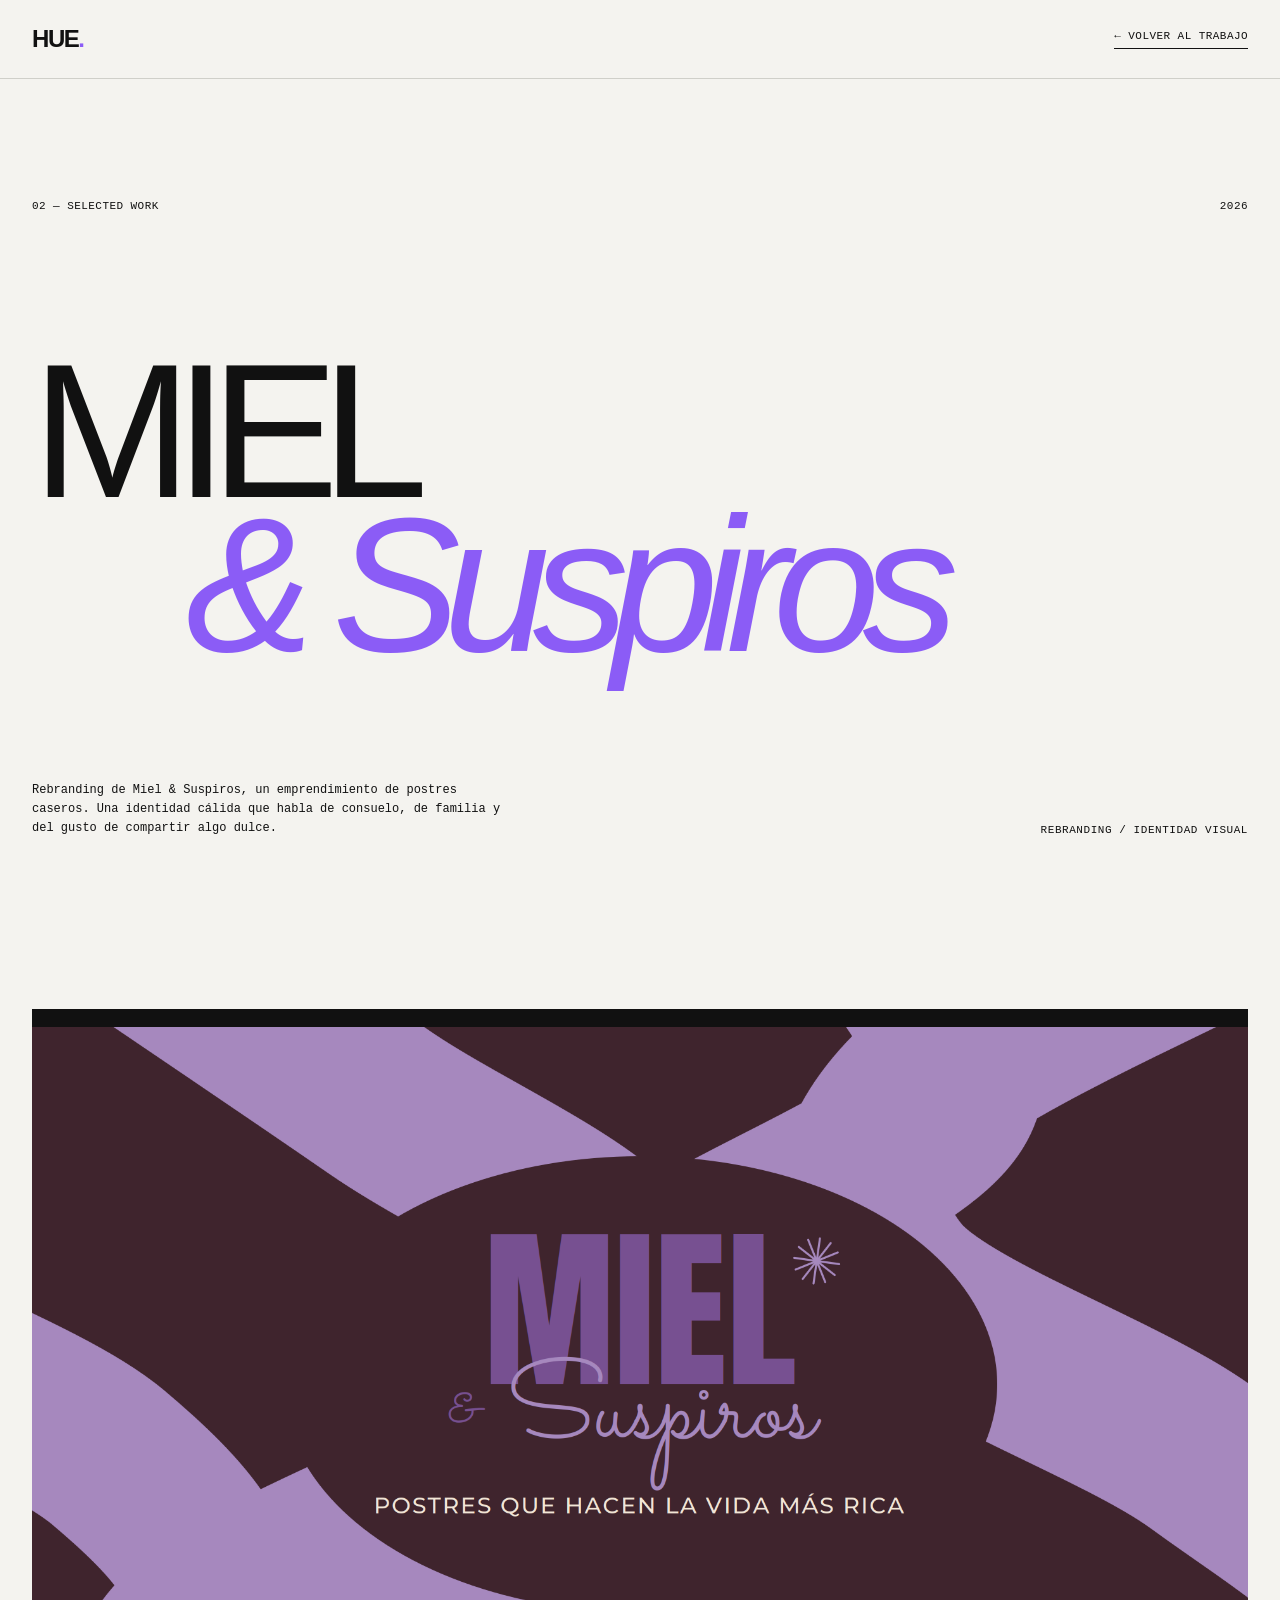
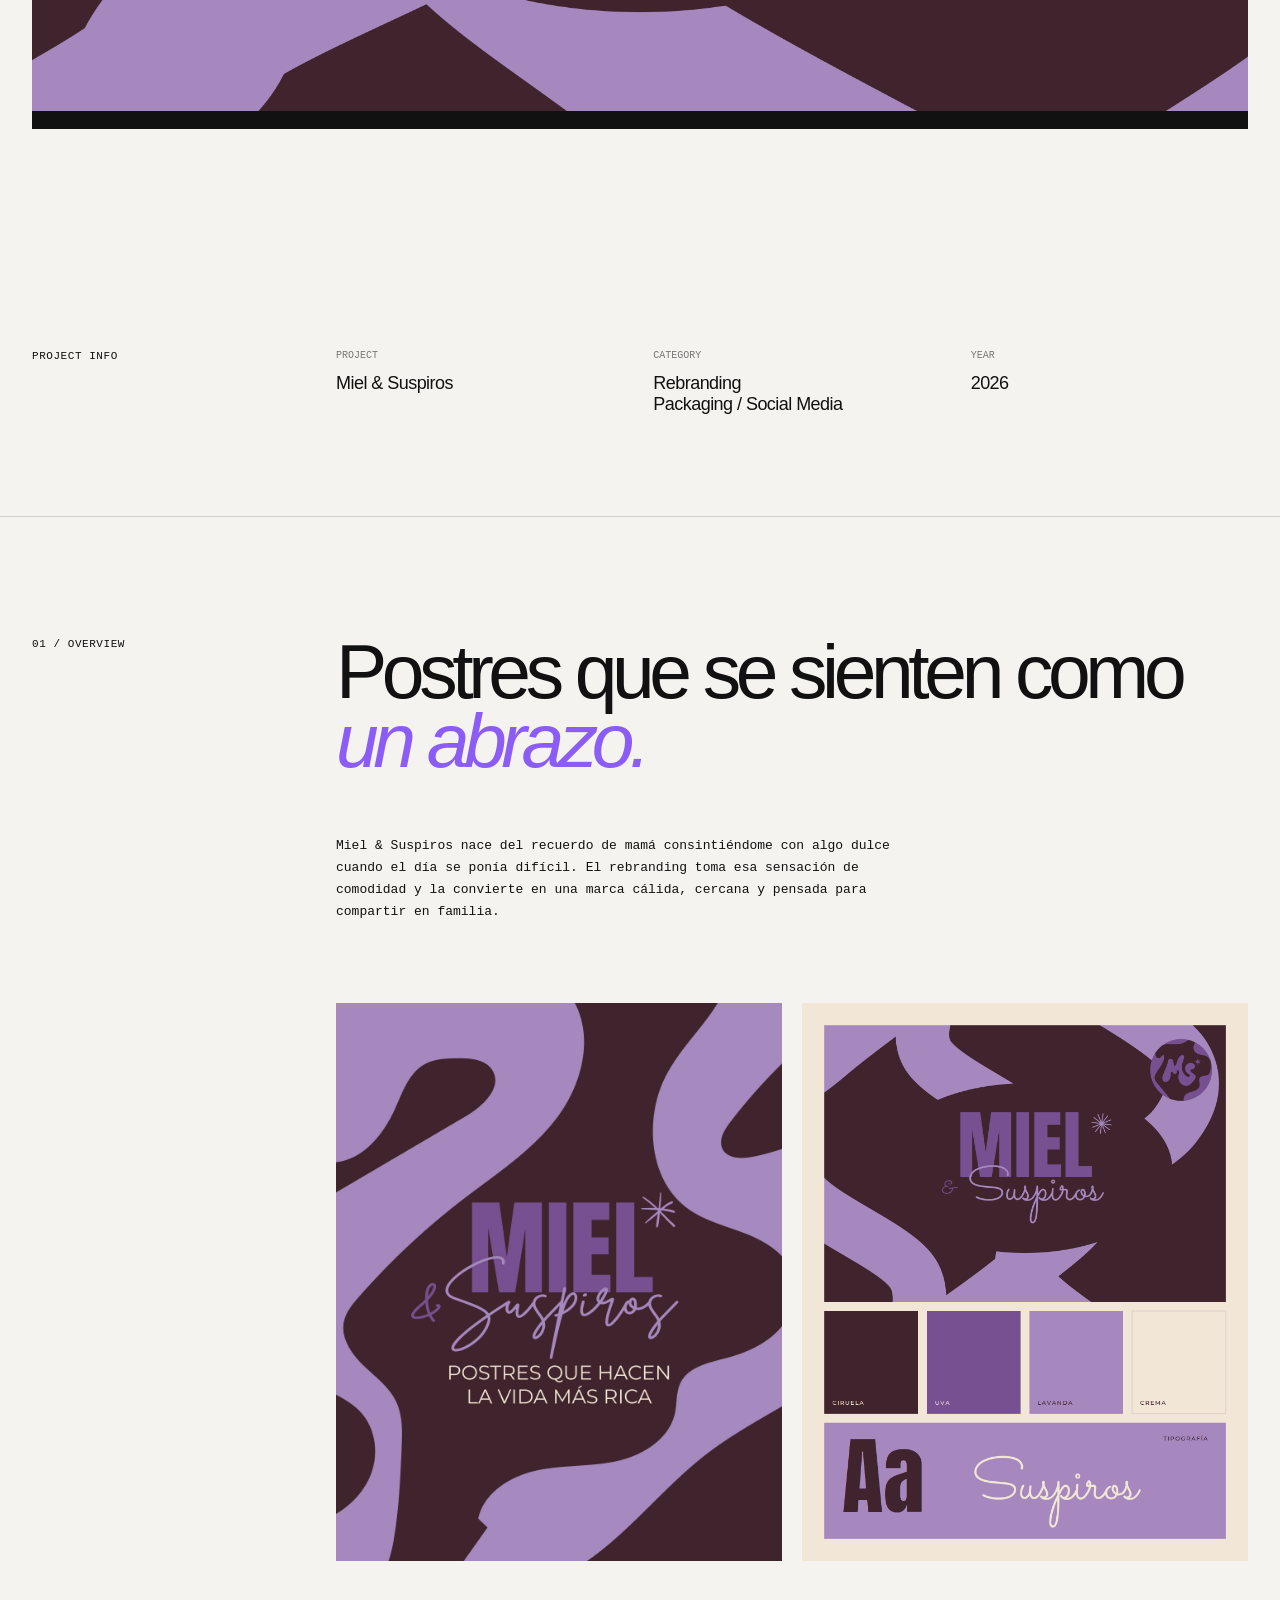
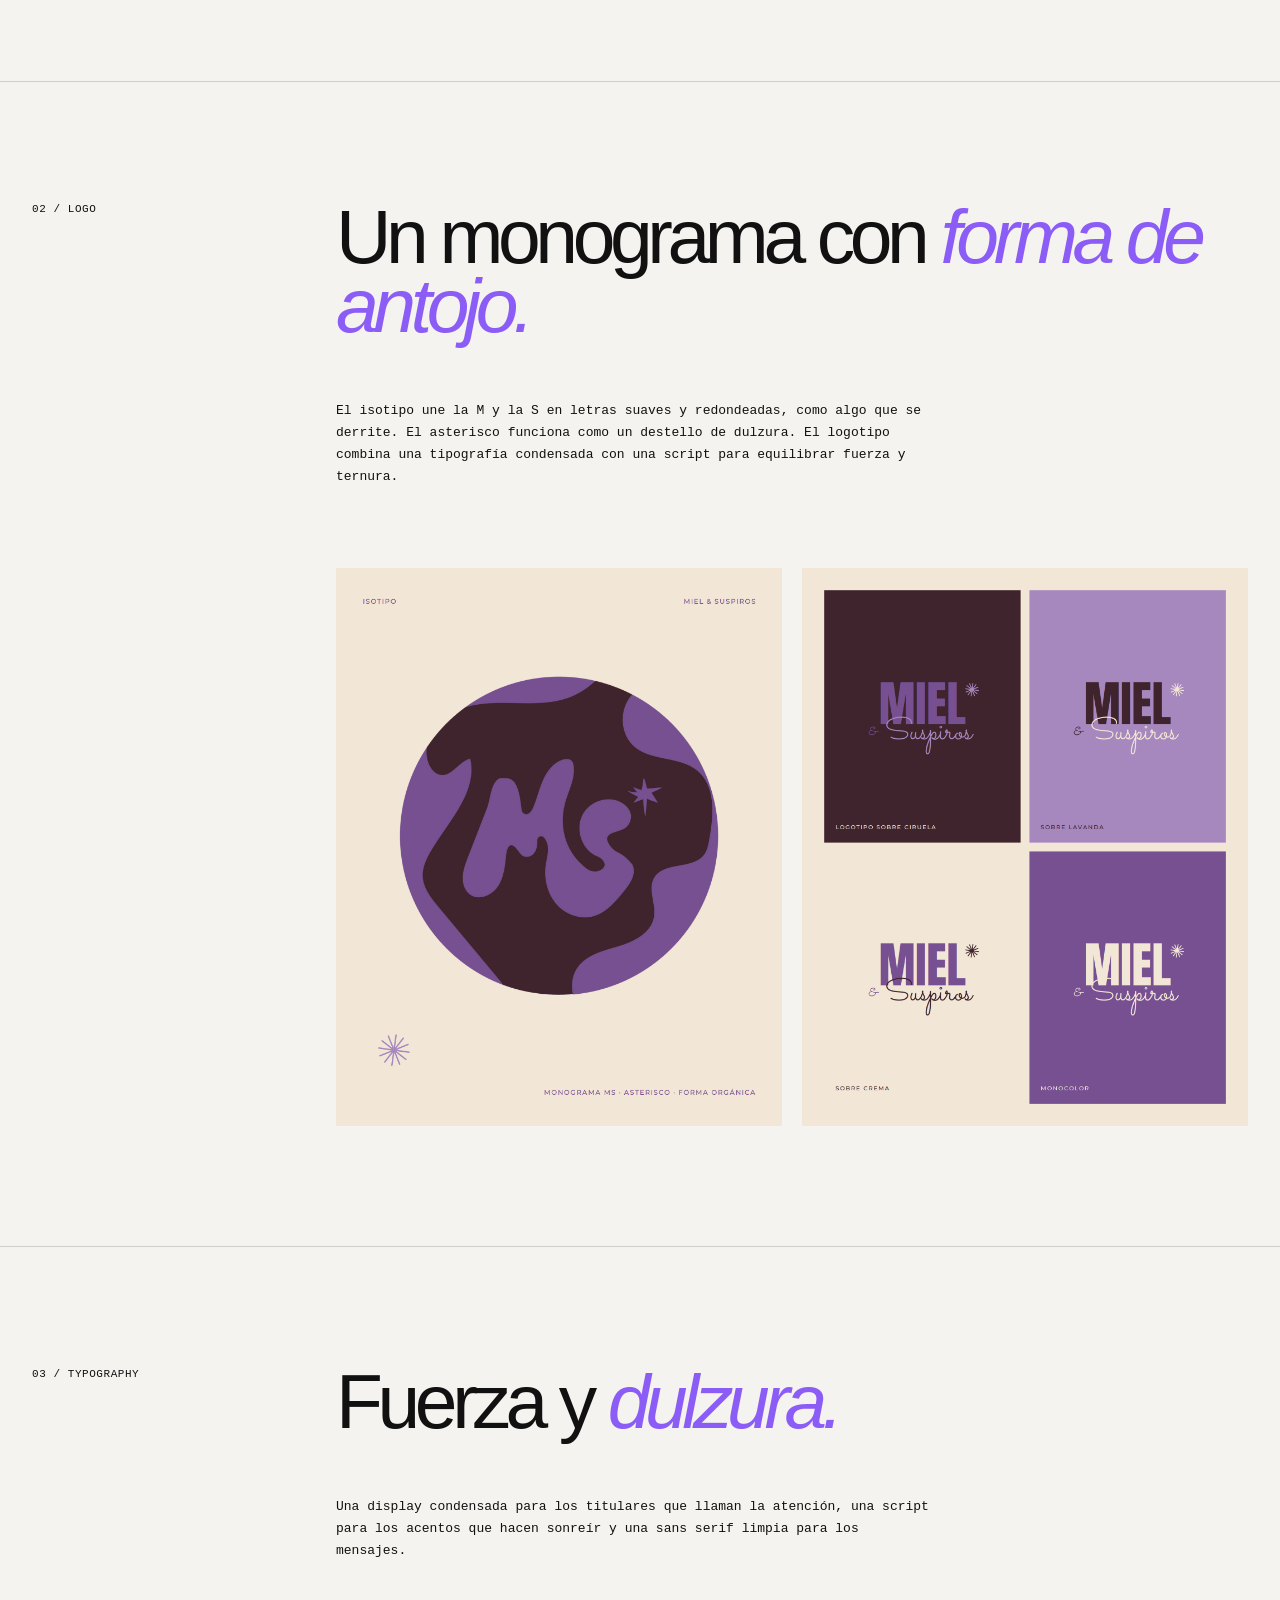
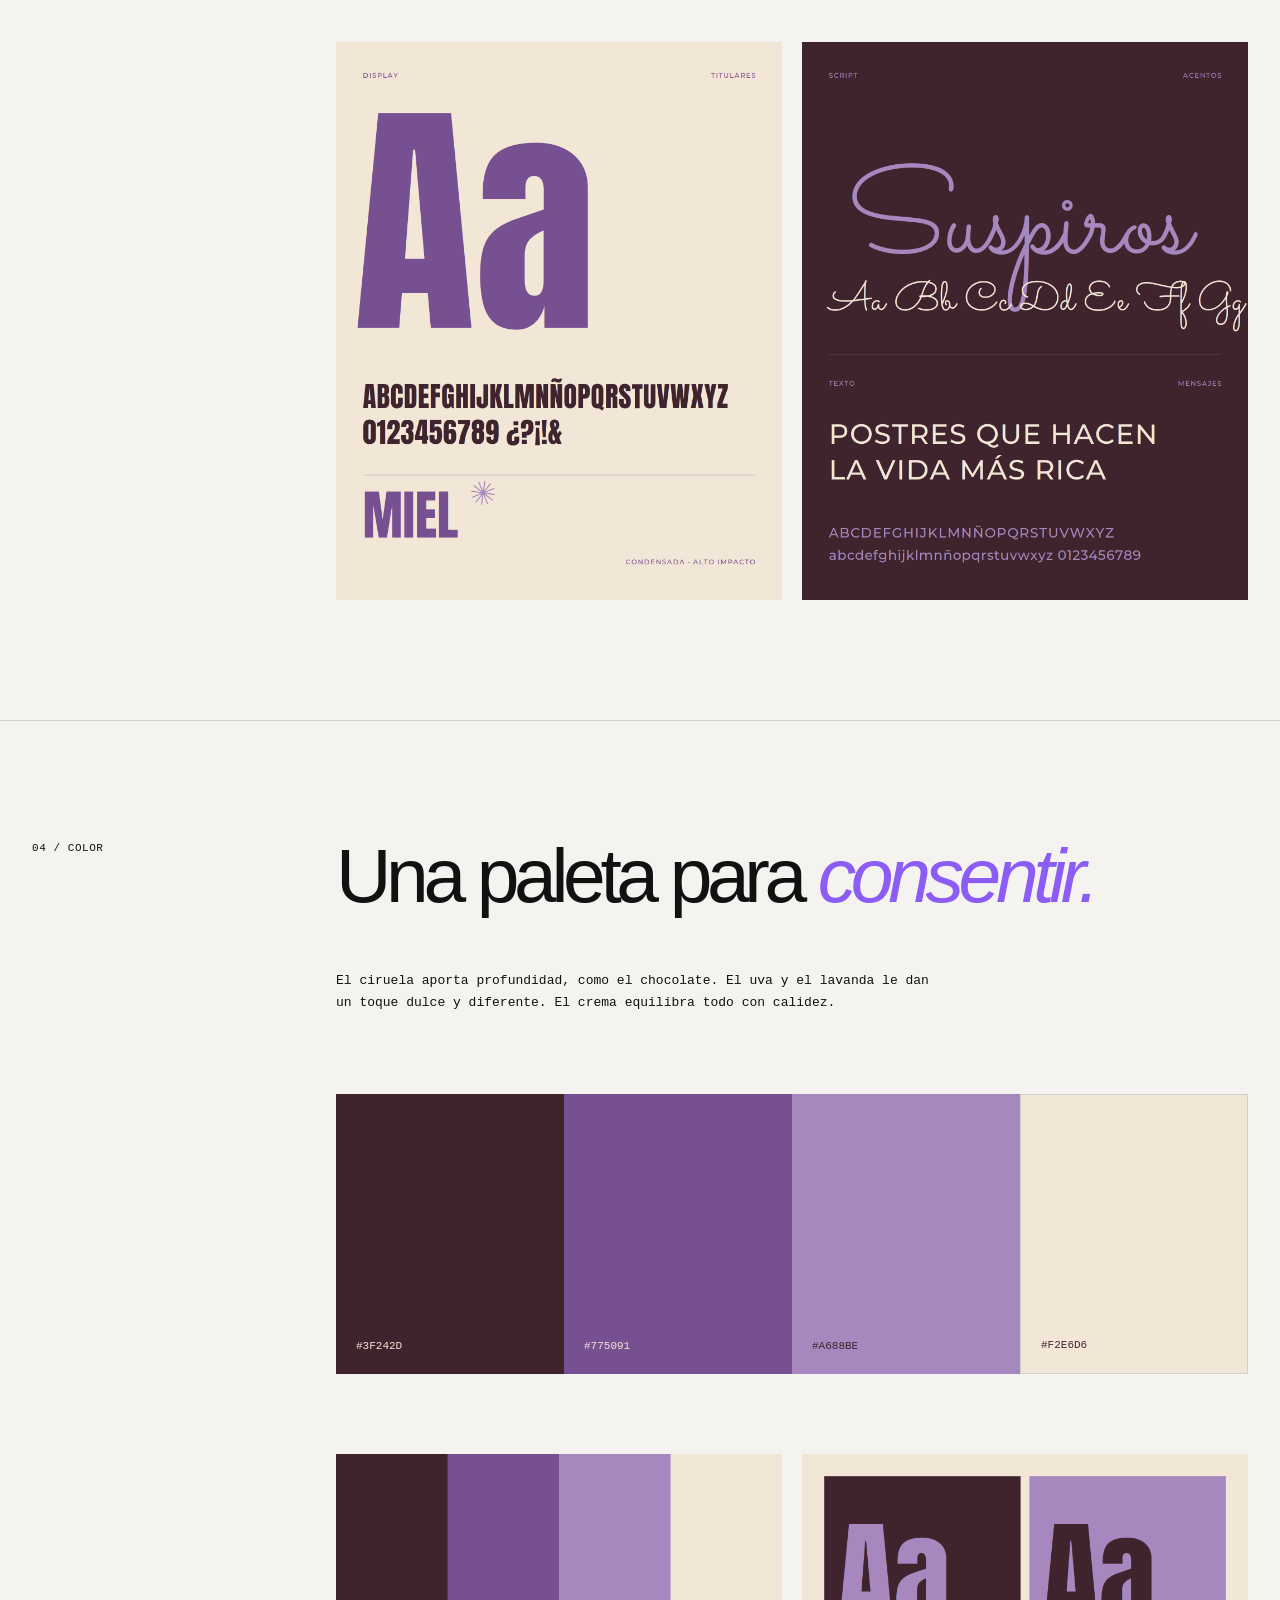
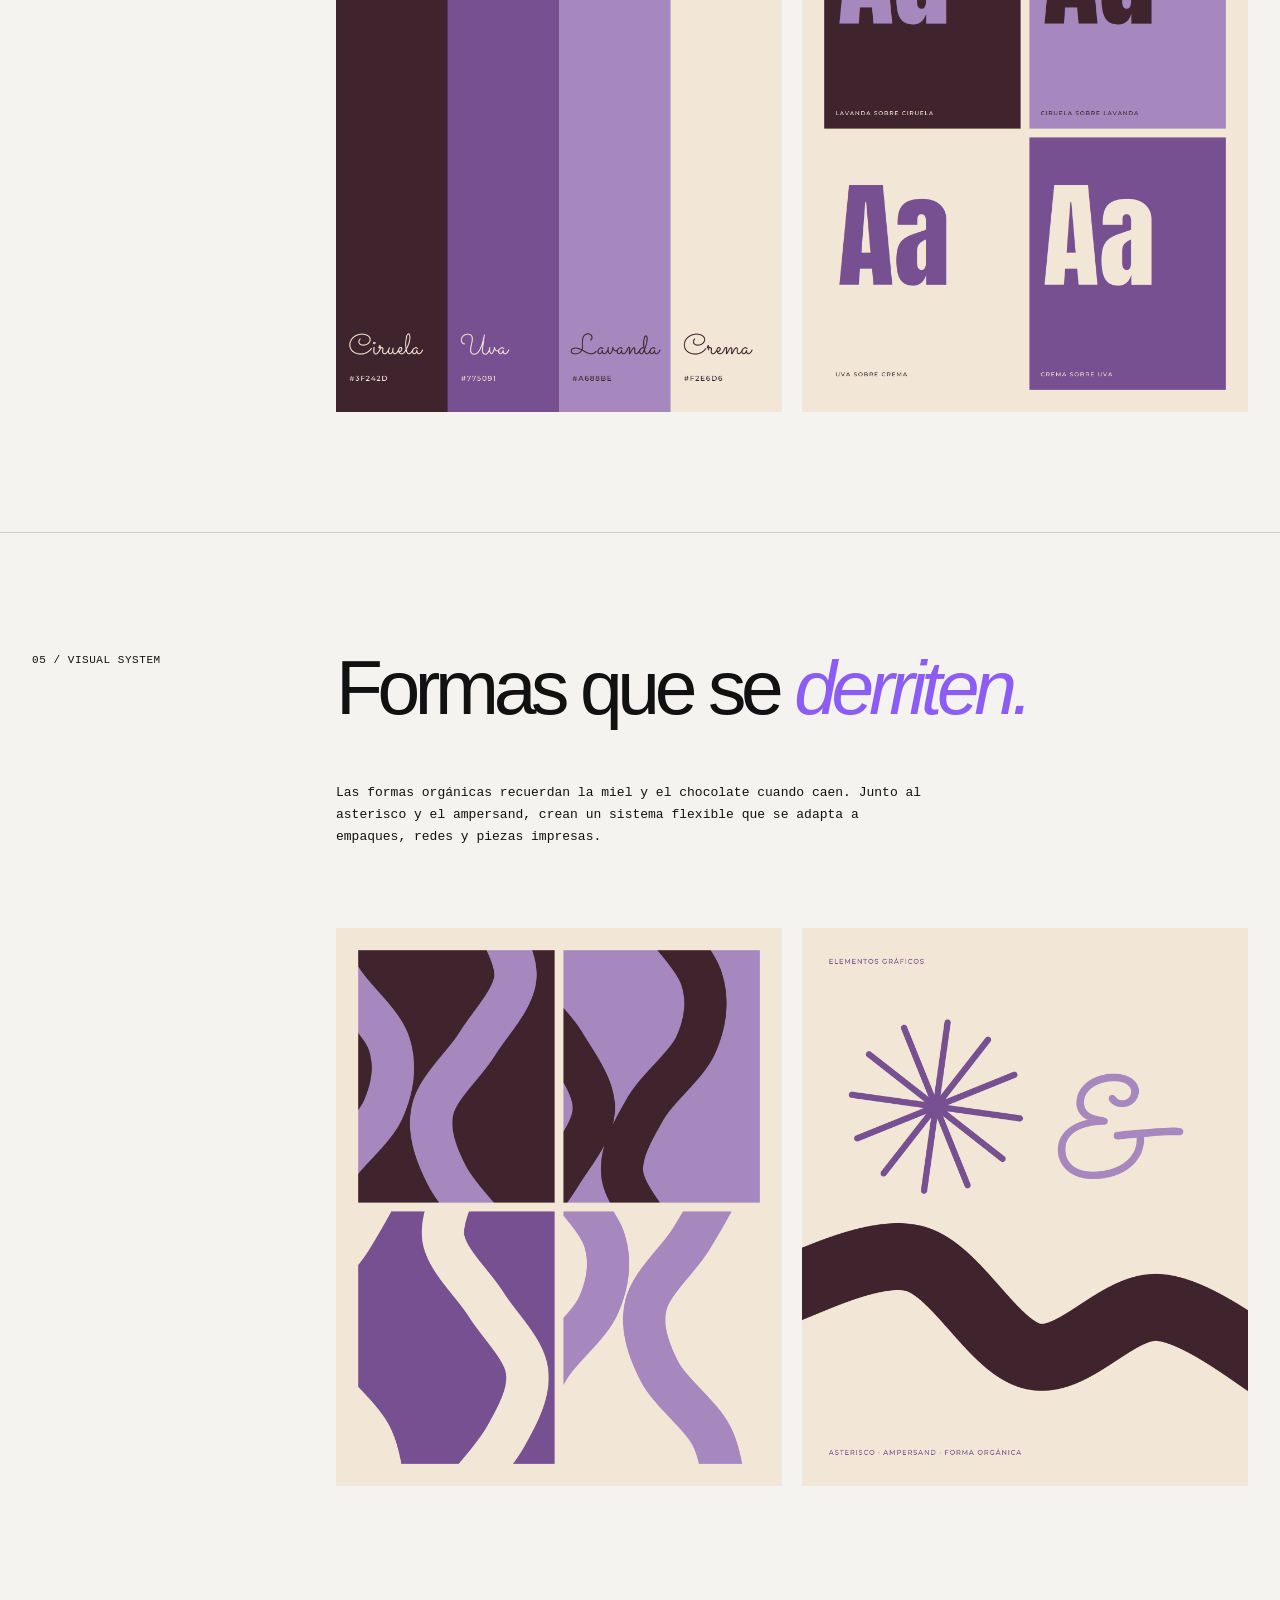
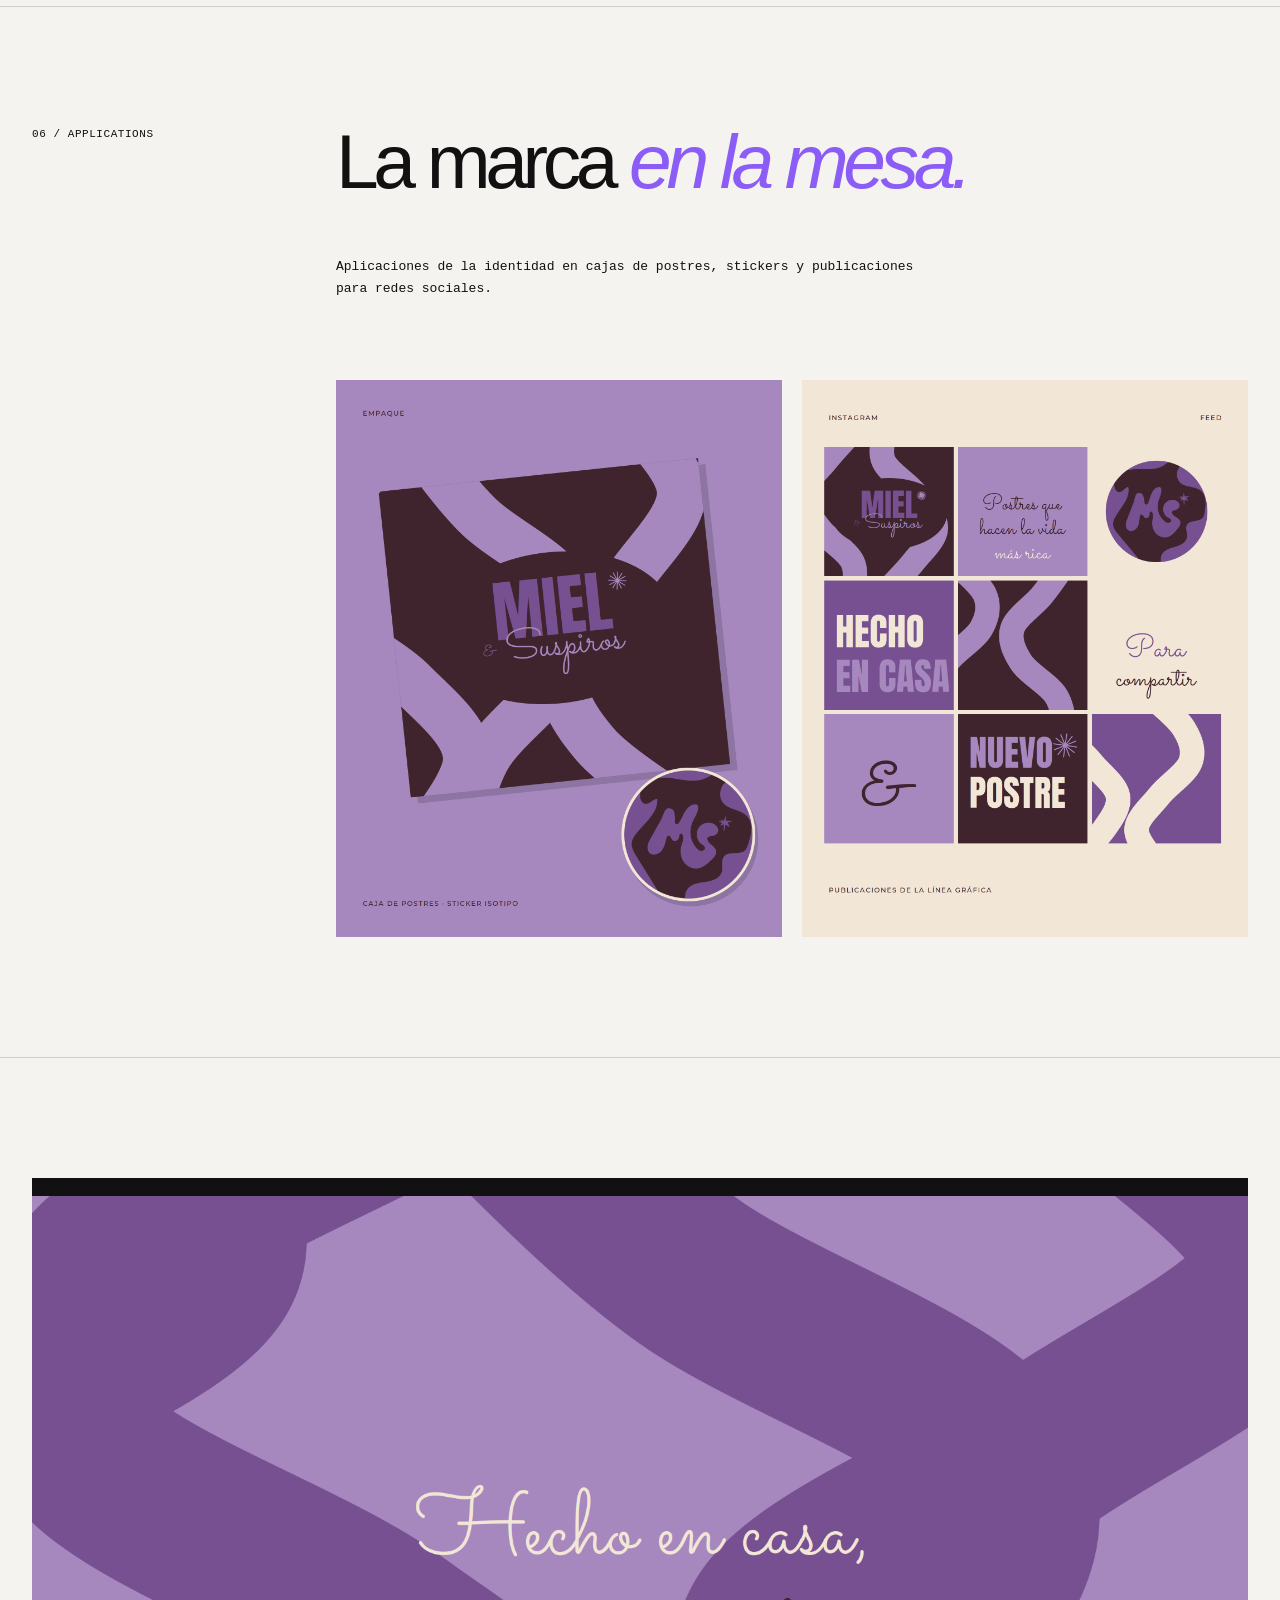
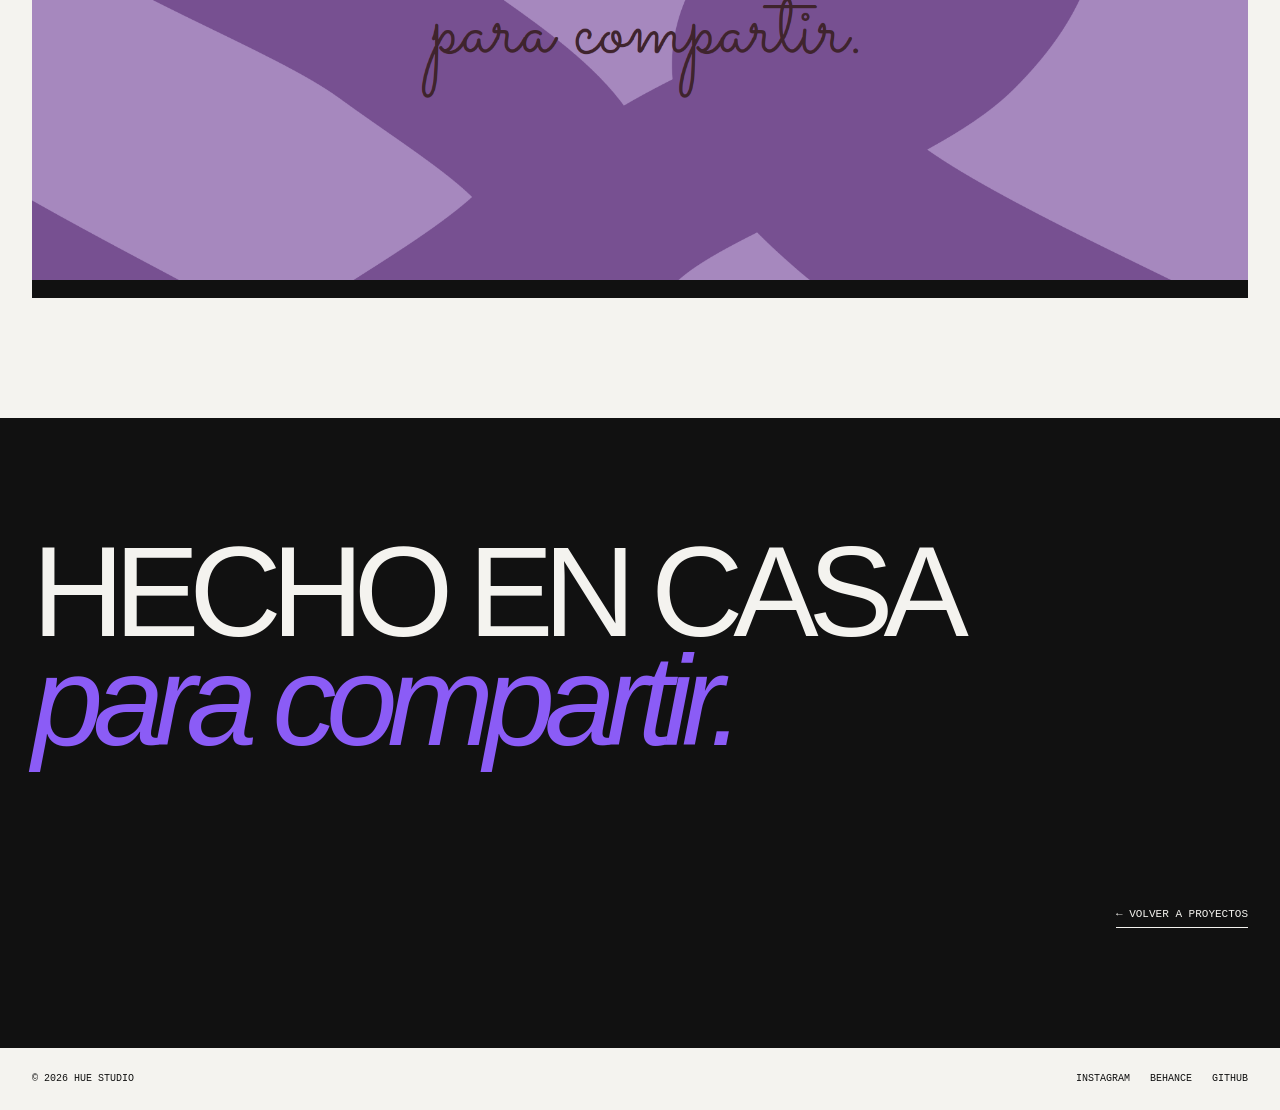
==== miel-y-suspiros.html @ 4fa6e999 "Add files via upload" ====
<!DOCTYPE html>

<html lang="es">

<head>
  <meta charset="UTF-8">
  <meta name="viewport" content="width=device-width, initial-scale=1.0">

  <title>Miel &amp; Suspiros — Rebranding</title>

  <link rel="preconnect" href="https://fonts.googleapis.com">
  <link rel="preconnect" href="https://fonts.gstatic.com" crossorigin>
  <link href="https://fonts.googleapis.com/css2?family=Anton&family=Montserrat:wght@400;500&family=Sacramento&display=swap" rel="stylesheet">

  <link rel="stylesheet" href="styles.css">
</head>

<body class="project-page miel-page">

  <!-- ================================
  HEADER
  ================================ -->

  <header class="project-header">
    <a href="index.html" class="logo">
      HUE<span>.</span>
    </a>
    <a href="index.html#work" class="project-back">
      ← Volver al trabajo
    </a>
  </header>

  <!-- ================================
  PROJECT
  ================================ -->

  <main>

    <!-- HERO -->

    <section class="project-hero">

      <div class="project-meta">
        <span>02 — Selected Work</span>
        <span>2026</span>
      </div>

      <div class="project-hero-title">
        <h1>
          MIEL
          <span>&amp; Suspiros</span>
        </h1>
      </div>

      <div class="project-hero-description">
        <p>
          Rebranding de Miel &amp; Suspiros, un emprendimiento de postres
          caseros. Una identidad cálida que habla de consuelo, de familia
          y del gusto de compartir algo dulce.
        </p>
        <span class="section-label">
          Rebranding / Identidad visual
        </span>
      </div>

    </section>


    <!-- COVER -->

    <section class="full-visual">
      <div class="project-cover">
        <img src="img/miel-portada.png" alt="Logotipo de Miel & Suspiros sobre formas orgánicas lavanda y ciruela">
      </div>
    </section>


    <!-- PROJECT INFO -->

    <section class="project-details">

      <span class="project-details-label">
        Project Info
      </span>

      <div class="project-details-content">

        <div class="project-detail">
          <span>Project</span>
          <p>Miel &amp; Suspiros</p>
        </div>

        <div class="project-detail">
          <span>Category</span>
          <p>
            Rebranding<br>
            Packaging / Social Media
          </p>
        </div>

        <div class="project-detail">
          <span>Year</span>
          <p>2026</p>
        </div>

      </div>

    </section>


    <!-- 01 — OVERVIEW -->

    <section class="case-section">

      <span class="case-label">
        01 / Overview
      </span>

      <div class="case-content">

        <h2>
          Postres que se sienten
          como <em>un abrazo.</em>
        </h2>

        <p>
          Miel &amp; Suspiros nace del recuerdo de mamá consintiéndome con
          algo dulce cuando el día se ponía difícil. El rebranding toma
          esa sensación de comodidad y la convierte en una marca cálida,
          cercana y pensada para compartir en familia.
        </p>

        <div class="image-grid">
          <figure class="case-image">
            <img src="img/miel-01-feed.jpg" alt="Pieza principal de Miel & Suspiros: postres que hacen la vida más rica" loading="lazy">
          </figure>
          <figure class="case-image">
            <img src="img/miel-01-brand-board.png" alt="Brand board con logotipo, isotipo, colores y tipografías" loading="lazy">
          </figure>
        </div>

      </div>

    </section>


    <!-- 02 — LOGO -->

    <section class="case-section">

      <span class="case-label">
        02 / Logo
      </span>

      <div class="case-content">

        <h2>
          Un monograma con
          <em>forma de antojo.</em>
        </h2>

        <p>
          El isotipo une la M y la S en letras suaves y redondeadas, como
          algo que se derrite. El asterisco funciona como un destello de
          dulzura. El logotipo combina una tipografía condensada con una
          script para equilibrar fuerza y ternura.
        </p>

        <div class="image-grid">
          <figure class="case-image">
            <img src="img/miel-02-isotipo.png" alt="Isotipo MS de Miel & Suspiros" loading="lazy">
          </figure>
          <figure class="case-image">
            <img src="img/miel-02-variaciones.png" alt="Variaciones del logotipo sobre ciruela, lavanda, crema y uva" loading="lazy">
          </figure>
        </div>

      </div>

    </section>


    <!-- 03 — TYPOGRAPHY -->

    <section class="case-section">

      <span class="case-label">
        03 / Typography
      </span>

      <div class="case-content">

        <h2>
          Fuerza y
          <em>dulzura.</em>
        </h2>

        <p>
          Una display condensada para los titulares que llaman la
          atención, una script para los acentos que hacen sonreír y una
          sans serif limpia para los mensajes.
        </p>

        <div class="image-grid">
          <figure class="case-image">
            <img src="img/miel-03-display.png" alt="Specimen de la tipografía display condensada" loading="lazy">
          </figure>
          <figure class="case-image">
            <img src="img/miel-03-script-texto.png" alt="Specimen de la tipografía script y de texto" loading="lazy">
          </figure>
        </div>

      </div>

    </section>


    <!-- 04 — COLOR -->

    <section class="case-section">

      <span class="case-label">
        04 / Color
      </span>

      <div class="case-content">

        <h2>
          Una paleta para
          <em>consentir.</em>
        </h2>

        <p>
          El ciruela aporta profundidad, como el chocolate. El uva y el
          lavanda le dan un toque dulce y diferente. El crema equilibra
          todo con calidez.
        </p>

        <div class="palette">
          <div class="color-swatch color-ciruela">#3F242D</div>
          <div class="color-swatch color-uva">#775091</div>
          <div class="color-swatch color-lavanda">#A688BE</div>
          <div class="color-swatch color-crema">#F2E6D6</div>
        </div>

        <div class="image-grid">
          <figure class="case-image">
            <img src="img/miel-04-paleta.png" alt="Paleta de color: ciruela, uva, lavanda y crema" loading="lazy">
          </figure>
          <figure class="case-image">
            <img src="img/miel-04-combinaciones.png" alt="Combinaciones de color permitidas" loading="lazy">
          </figure>
        </div>

      </div>

    </section>


    <!-- 05 — VISUAL SYSTEM -->

    <section class="case-section">

      <span class="case-label">
        05 / Visual System
      </span>

      <div class="case-content">

        <h2>
          Formas que se
          <em>derriten.</em>
        </h2>

        <p>
          Las formas orgánicas recuerdan la miel y el chocolate cuando
          caen. Junto al asterisco y el ampersand, crean un sistema
          flexible que se adapta a empaques, redes y piezas impresas.
        </p>

        <div class="image-grid">
          <figure class="case-image">
            <img src="img/miel-05-formas.png" alt="Patrones de formas orgánicas en distintas combinaciones de color" loading="lazy">
          </figure>
          <figure class="case-image">
            <img src="img/miel-05-elementos.png" alt="Elementos gráficos: asterisco, ampersand y forma orgánica" loading="lazy">
          </figure>
        </div>

      </div>

    </section>


    <!-- 06 — APPLICATIONS -->

    <section class="case-section">

      <span class="case-label">
        06 / Applications
      </span>

      <div class="case-content">

        <h2>
          La marca
          <em>en la mesa.</em>
        </h2>

        <p>
          Aplicaciones de la identidad en cajas de postres, stickers y
          publicaciones para redes sociales.
        </p>

        <div class="image-grid">
          <figure class="case-image">
            <img src="img/miel-06-empaque.png" alt="Caja de postres y sticker con el isotipo" loading="lazy">
          </figure>
          <figure class="case-image">
            <img src="img/miel-06-redes.png" alt="Feed de Instagram de Miel & Suspiros" loading="lazy">
          </figure>
        </div>

      </div>

    </section>


    <!-- FINAL VISUAL -->

    <section class="full-visual">
      <div class="project-cover">
        <img src="img/miel-cierre.png" alt="Hecho en casa, para compartir" loading="lazy">
      </div>
    </section>


    <!-- PROJECT END -->

    <section class="project-end">
      <h2>
        HECHO EN CASA
        <span>para compartir.</span>
      </h2>
      <a href="index.html#work" class="project-end-link">
        ← Volver a proyectos
      </a>
    </section>

  </main>

  <!-- FOOTER -->

  <footer class="site-footer">
    <span>© 2026 HUE STUDIO</span>
    <div>
      <a href="#">Instagram</a>
      <a href="#">Behance</a>
      <a href="#">GitHub</a>
    </div>
  </footer>

</body>
</html>
---- styles.css ----
/* ================================
HUE STUDIO
Global Styles
================================ */

:root {
--background: #f4f3ef;
--foreground: #111111;
--muted: #777777;
--border: #cfcfc9;
--accent: #8b5cf6;

--font-display: "Helvetica Neue", Helvetica, Arial, sans-serif;
--font-mono: "Courier New", Courier, monospace;
}

/* ================================
RESET
================================ */

* {
  margin: 0;
  padding: 0;
  box-sizing: border-box;
  }

html {
scroll-behavior: smooth;
}

body {
background: var(--background);
color: var(--foreground);
font-family: var(--font-display);
line-height: 1.4;
}

a {
color: inherit;
text-decoration: none;
}

button {
font: inherit;
}

/* ================================
HEADER
================================ */

.site-header {
position: fixed;
top: 0;
left: 0;

width: 100%;

padding: 22px 32px;

display: flex;
align-items: center;
justify-content: space-between;

z-index: 100;

mix-blend-mode: difference;

color: white;
}

.logo {
font-size: 24px;
font-weight: 700;
letter-spacing: -0.06em;
}

.logo span {
color: var(--accent);
}

.navigation {
display: flex;
gap: 28px;

font-size: 13px;
text-transform: uppercase;
letter-spacing: 0.04em;
}

.navigation a {
position: relative;
}

.navigation a::after {
content: "";

position: absolute;

bottom: -5px;
left: 0;

width: 0;
height: 1px;

background: currentColor;

transition: width 0.3s ease;
}

.navigation a:hover::after {
width: 100%;
}

.menu-button {
display: none;

background: none;
border: none;

color: inherit;

cursor: pointer;
}

/* ================================
LANGUAGE MENU
================================ */

.language-menu {
position: relative;

display: flex;
align-items: center;

margin-left: 20px;

mix-blend-mode: normal;
}

.language-toggle {
display: flex;
align-items: center;
gap: 10px;

padding: 6px 8px;

background: transparent;
border: none;

color: inherit;

cursor: pointer;

font-size: 18px;
}

.current-flag {
display: inline-flex;

align-items: center;
justify-content: center;

line-height: 1;

mix-blend-mode: normal;

filter: none;
}

.menu-icon {
font-size: 16px;
line-height: 1;

color: white;
}

.language-dropdown {
position: absolute;

top: calc(100% + 12px);
right: 0;

min-width: 170px;

padding: 8px;

display: flex;
flex-direction: column;
gap: 2px;

background: #111111;
color: #f4f3ef;

border: 1px solid rgba(244, 243, 239, 0.2);

opacity: 0;
visibility: hidden;

transform: translateY(-8px);

transition:
opacity 0.2s ease,
visibility 0.2s ease,
transform 0.2s ease;

z-index: 200;
}

.language-menu.open .language-dropdown {
opacity: 1;
visibility: visible;
transform: translateY(0);
}

.language-dropdown button {
width: 100%;

display: flex;
align-items: center;
gap: 10px;

padding: 9px 10px;

background: transparent;
border: none;

color: #f4f3ef;

text-align: left;

cursor: pointer;

font-family: var(--font-mono);
font-size: 11px;

transition:
background 0.2s ease,
color 0.2s ease;
}

.language-dropdown button:hover,
.language-dropdown button.active {
background: #f4f3ef;
color: #111111;
}

.language-dropdown button span:first-child {
display: inline-flex;

align-items: center;
justify-content: center;

line-height: 1;

mix-blend-mode: normal;

filter: none;
}

/* ================================
HERO
================================ */

.hero {
min-height: 100vh;

padding: 120px 32px 40px;

display: flex;
flex-direction: column;
justify-content: space-between;
}

.hero-meta,
.hero-bottom {
display: flex;
justify-content: space-between;
gap: 20px;

font-family: var(--font-mono);
font-size: 11px;

text-transform: uppercase;
letter-spacing: 0.04em;
}

.hero-title {
max-width: 1300px;
}

.hero-title h1 {
font-size: clamp(64px, 10vw, 170px);

font-weight: 500;

line-height: 0.86;

letter-spacing: -0.075em;
}

.hero-title h1 span {
display: block;

margin-left: 12vw;

font-style: italic;
font-weight: 400;
}

.hero-bottom {
align-items: flex-end;
}

.hero-bottom p {
max-width: 330px;

font-family: var(--font-mono);

font-size: 12px;

line-height: 1.5;

text-transform: none;
}

.arrow-link {
border-bottom: 1px solid currentColor;

padding-bottom: 4px;

transition:
transform 0.3s ease,
opacity 0.3s ease;
}

.arrow-link:hover {
transform: translateY(-3px);
opacity: 0.6;
}

/* ================================
GENERAL SECTIONS
================================ */

section {
padding: 120px 32px;
}

.section-label,
.section-header {
font-family: var(--font-mono);

font-size: 11px;

text-transform: uppercase;

letter-spacing: 0.05em;
}

.section-header {
display: flex;
justify-content: space-between;

padding-bottom: 24px;

border-bottom: 1px solid var(--border);
}

/* ================================
INTRO
================================ */

.intro {
display: grid;

grid-template-columns: 25% 75%;

border-top: 1px solid var(--border);
}

.intro-large {
max-width: 850px;

font-size: clamp(38px, 5vw, 76px);

line-height: 0.98;

letter-spacing: -0.05em;
}

.intro-large em {
font-style: italic;
}

/* ================================
WORK
================================ */

.project-grid {
display: grid;

grid-template-columns: repeat(2, 1fr);

gap: 64px 24px;

margin-top: 60px;
}

.project-large {
grid-column: span 2;
}

.project-image {
min-height: 550px;

display: flex;
align-items: center;
justify-content: center;

overflow: hidden;

transition: transform 0.5s ease;
}

.project:hover .project-image {
transform: scale(0.985);
}

.project-image span {
font-size: clamp(50px, 9vw, 140px);

font-weight: 700;

letter-spacing: -0.08em;

text-align: center;
}

.project-hue {
background: #111111;
color: #f4f3ef;
}

.project-hue span {
color: #8b5cf6;
}

.project-miel {
background: #d9c7ff;
color: #111111;
}

.project-miel span {
font-size: clamp(40px, 7vw, 100px);
}

.project-concept {
background: #e8e7e1;
color: #111111;
}

.project-info {
display: flex;

justify-content: space-between;

padding-top: 14px;

font-family: var(--font-mono);

font-size: 11px;

text-transform: uppercase;
}

.project-info h2 {
font-family: var(--font-display);

font-size: 16px;

font-weight: 500;

letter-spacing: -0.02em;
}

.project-info p {
margin-top: 3px;

color: var(--muted);
}

/* ================================
ABOUT
================================ */

.about {
display: grid;

grid-template-columns: 25% 75%;

background: #111111;

color: #f4f3ef;
}

.about-content {
max-width: 900px;
}

.about-content h2 {
font-size: clamp(50px, 7vw, 110px);

line-height: 0.9;

font-weight: 500;

letter-spacing: -0.07em;
}

.about-content h2 span {
display: block;

font-style: italic;

color: #8b5cf6;
}

.about-content p {
max-width: 500px;

margin-top: 80px;

font-family: var(--font-mono);

font-size: 13px;

line-height: 1.6;
}

/* ================================
SERVICES
================================ */

.services-list {
margin-top: 40px;
}

.service {
display: grid;

grid-template-columns: 8% 37% 55%;

align-items: baseline;

padding: 22px 0;

border-bottom: 1px solid var(--border);
}

.service span,
.service p {
font-family: var(--font-mono);

font-size: 11px;
}

.service h3 {
font-size: clamp(28px, 4vw, 54px);

font-weight: 400;

letter-spacing: -0.05em;
}

.service p {
color: var(--muted);
}

/* ================================
CONTACT
================================ */

.contact {
min-height: 80vh;

display: grid;

grid-template-columns: 25% 75%;

background: var(--accent);

color: #111111;
}

.contact-content p {
font-family: var(--font-mono);

font-size: 12px;

text-transform: uppercase;
}

.contact-email {
display: inline-block;

margin-top: 30px;

font-size: clamp(50px, 9vw, 140px);

font-weight: 500;

line-height: 0.85;

letter-spacing: -0.08em;

border-bottom: 2px solid currentColor;
}

.contact-email span {
font-size: 0.5em;

vertical-align: top;
}

/* ================================
FOOTER
================================ */

.site-footer {
padding: 24px 32px;

display: flex;

justify-content: space-between;

font-family: var(--font-mono);

font-size: 10px;

text-transform: uppercase;
}

.site-footer div {
display: flex;
gap: 20px;
}

/* ================================
RESPONSIVE
================================ */

@media (max-width: 768px) {

.site-header {
padding: 20px;
}

.navigation {
display: none;
}

.menu-button {
display: block;
}

.language-menu {
margin-left: auto;
}

.language-dropdown {
right: 0;
min-width: 155px;
}

section {
padding: 80px 20px;
}

.hero {
padding: 100px 20px 30px;
}

.hero-meta,
.hero-bottom {
flex-direction: column;
align-items: flex-start;
}

.hero-title h1 {
font-size: clamp(54px, 15vw, 100px);
}

.hero-title h1 span {
margin-left: 5vw;
}

.intro,
.about,
.contact {
grid-template-columns: 1fr;
gap: 50px;
}

.project-grid {
grid-template-columns: 1fr;
}

.project-large {
grid-column: span 1;
}

.project-image {
min-height: 400px;
}

.service {
grid-template-columns: 12% 1fr;
gap: 15px;
}

.service p {
grid-column: 2;
}

.contact {
min-height: 70vh;
}

.contact-email {
font-size: 17vw;
}

.site-footer {
flex-direction: column;
gap: 15px;
}
}

/* ================================
HUE STUDIO — PROJECT PAGE
================================ */

.project-page {
  background: var(--background);
  color: var(--foreground);
}


/* ================================
PROJECT HEADER
================================ */

.project-header {
  padding: 22px 32px;
  display: flex;
  align-items: center;
  justify-content: space-between;
  border-bottom: 1px solid var(--border);
}

.project-header .logo {
  font-size: 24px;
}

.project-back {
  font-family: var(--font-mono);
  font-size: 11px;
  text-transform: uppercase;
  letter-spacing: 0.04em;
  border-bottom: 1px solid currentColor;
  padding-bottom: 4px;
  transition: opacity 0.3s ease;
}

.project-back:hover {
  opacity: 0.5;
}


/* ================================
PROJECT HERO
================================ */

.project-hero {
  min-height: 90vh;
  padding: 120px 32px 50px;
  display: flex;
  flex-direction: column;
  justify-content: space-between;
}

.project-meta {
  display: flex;
  justify-content: space-between;
  font-family: var(--font-mono);
  font-size: 11px;
  text-transform: uppercase;
  letter-spacing: 0.04em;
}

.project-hero-title {
  margin-top: 100px;
}

.project-hero-title h1 {
  font-size: clamp(70px, 15vw, 220px);
  font-weight: 500;
  line-height: 0.8;
  letter-spacing: -0.09em;
}

.project-hero-title h1 span {
  display: block;
  margin-left: 12vw;
  font-style: italic;
  font-weight: 400;
  color: var(--accent);
}

.project-hero-description {
  display: flex;
  justify-content: space-between;
  align-items: flex-end;
  gap: 40px;
  margin-top: 80px;
}

.project-hero-description p {
  max-width: 480px;
  font-family: var(--font-mono);
  font-size: 12px;
  line-height: 1.6;
}


/* ================================
FULL WIDTH VISUAL
================================ */

.full-visual {
  width: 100%;
  min-height: 80vh;
  display: flex;
  align-items: center;
  justify-content: center;
  overflow: hidden;
}

.project-cover {
  width: 100%;
  min-height: 80vh;
  background: #111111;
  display: flex;
  align-items: center;
  justify-content: center;
  overflow: hidden;
}

.project-cover img {
  width: 100%;
  height: 100%;
  object-fit: cover;
  display: block;
}

.project-cover-placeholder {
  color: var(--accent);
  font-size: clamp(70px, 15vw, 220px);
  font-weight: 700;
  letter-spacing: -0.09em;
}


/* ================================
PROJECT DETAILS
================================ */

.project-details {
  padding: 100px 32px;
  display: grid;
  grid-template-columns: 25% 75%;
  border-bottom: 1px solid var(--border);
}

.project-details-label {
  font-family: var(--font-mono);
  font-size: 11px;
  text-transform: uppercase;
  letter-spacing: 0.05em;
}

.project-details-content {
  display: grid;
  grid-template-columns: repeat(3, 1fr);
  gap: 40px;
}

.project-detail span {
  display: block;
  margin-bottom: 10px;
  font-family: var(--font-mono);
  font-size: 10px;
  text-transform: uppercase;
  color: var(--muted);
}

.project-detail p {
  font-size: 18px;
  line-height: 1.2;
  letter-spacing: -0.03em;
}


/* ================================
CASE STUDY SECTIONS
================================ */

.case-section {
  padding: 120px 32px;
  display: grid;
  grid-template-columns: 25% 75%;
  border-bottom: 1px solid var(--border);
}

.case-label {
  font-family: var(--font-mono);
  font-size: 11px;
  text-transform: uppercase;
  letter-spacing: 0.05em;
}

.case-content {
  max-width: 1000px;
}

.case-content h2 {
  max-width: 900px;
  font-size: clamp(42px, 6vw, 90px);
  line-height: 0.9;
  font-weight: 400;
  letter-spacing: -0.07em;
}

.case-content h2 em {
  font-style: italic;
  color: var(--accent);
}

.case-content > p {
  max-width: 600px;
  margin-top: 60px;
  font-family: var(--font-mono);
  font-size: 13px;
  line-height: 1.7;
}


/* ================================
VISUAL GRID
================================ */

.visual-grid {
  display: grid;
  grid-template-columns: repeat(2, 1fr);
  gap: 20px;
  margin-top: 80px;
}

.visual-block {
  min-height: 500px;
  display: flex;
  align-items: center;
  justify-content: center;
  overflow: hidden;
}

.visual-block img {
  width: 100%;
  height: 100%;
  object-fit: cover;
  display: block;
}

.visual-block.dark {
  background: #111111;
  color: var(--accent);
}

.visual-block.light {
  background: #e8e7e1;
  color: #111111;
}

.visual-block.purple {
  background: var(--accent);
  color: #111111;
}

.visual-block span {
  font-size: clamp(50px, 8vw, 120px);
  font-weight: 600;
  letter-spacing: -0.08em;
}


/* ================================
TYPOGRAPHY SPECIMEN
================================ */

.type-specimen {
  margin-top: 80px;
  padding: 60px;
  background: #111111;
  color: #f4f3ef;
}

.type-specimen-large {
  font-size: clamp(50px, 9vw, 140px);
  line-height: 0.85;
  letter-spacing: -0.08em;
}

.type-specimen-meta {
  margin-top: 80px;
  display: flex;
  justify-content: space-between;
  font-family: var(--font-mono);
  font-size: 11px;
  text-transform: uppercase;
}


/* ================================
COLOR PALETTE
================================ */

.palette {
  display: grid;
  grid-template-columns: repeat(3, 1fr);
  margin-top: 80px;
}

.color-swatch {
  min-height: 280px;
  padding: 20px;
  display: flex;
  align-items: flex-end;
  font-family: var(--font-mono);
  font-size: 11px;
}

.color-black {
  background: #111111;
  color: #f4f3ef;
}

.color-offwhite {
  background: #f4f3ef;
  color: #111111;
  border: 1px solid var(--border);
}

.color-purple {
  background: var(--accent);
  color: #111111;
}


/* ================================
PROJECT END
================================ */

.project-end {
  min-height: 70vh;
  padding: 120px 32px;
  display: flex;
  flex-direction: column;
  justify-content: space-between;
  background: #111111;
  color: #f4f3ef;
}

.project-end h2 {
  max-width: 1000px;
  font-size: clamp(60px, 10vw, 150px);
  line-height: 0.85;
  font-weight: 400;
  letter-spacing: -0.08em;
}

.project-end h2 span {
  display: block;
  color: var(--accent);
  font-style: italic;
}

.project-end-link {
  align-self: flex-end;
  border-bottom: 1px solid currentColor;
  padding-bottom: 5px;
  font-family: var(--font-mono);
  font-size: 11px;
  text-transform: uppercase;
  transition: opacity 0.3s ease;
}

.project-end-link:hover {
  opacity: 0.5;
}


/* ================================
PROJECT PAGE — HOVER EFFECTS
================================ */

.project-cover img,
.visual-block img {
  transition: transform 0.7s ease;
}

.project-cover:hover img,
.visual-block:hover img {
  transform: scale(1.02);
}


/* ================================
RESPONSIVE — PROJECT PAGE
================================ */

@media (max-width: 768px) {

  .project-header {
    padding: 20px;
  }

  .project-hero {
    min-height: 80vh;
    padding: 100px 20px 30px;
  }

  .project-meta {
    flex-direction: column;
    gap: 10px;
  }

  .project-hero-title {
    margin-top: 80px;
  }

  .project-hero-title h1 {
    font-size: clamp(60px, 18vw, 110px);
  }

  .project-hero-title h1 span {
    margin-left: 5vw;
  }

  .project-hero-description {
    flex-direction: column;
    align-items: flex-start;
    margin-top: 60px;
  }

  .full-visual,
  .project-cover {
    min-height: 60vh;
  }

  .project-details,
  .case-section {
    grid-template-columns: 1fr;
    gap: 50px;
    padding: 80px 20px;
  }

  .project-details-content {
    grid-template-columns: 1fr;
  }

  .visual-grid {
    grid-template-columns: 1fr;
    margin-top: 50px;
  }

  .visual-block {
    min-height: 400px;
  }

  .type-specimen {
    padding: 30px;
    margin-top: 50px;
  }

  .type-specimen-meta {
    flex-direction: column;
    gap: 15px;
    margin-top: 50px;
  }

  .palette {
    grid-template-columns: 1fr;
    margin-top: 50px;
  }

  .color-swatch {
    min-height: 180px;
  }

  .project-end {
    min-height: 60vh;
    padding: 80px 20px;
  }

  .project-end h2 {
    font-size: 18vw;
  }

}

/* ================================
   CASE STUDY — IMAGE GRID
================================ */

.image-grid {
  display: grid;
  grid-template-columns: repeat(2, 1fr);
  gap: 20px;
  margin-top: 80px;
}

.case-image {
  width: 100%;
  aspect-ratio: 4 / 5;
  margin: 0;
  overflow: hidden;
  background: #e8e7e1;
}

.case-image img {
  width: 100%;
  height: 100%;
  display: block;
  object-fit: cover;
}

/* ================================
   CASE STUDY — FULL WIDTH IMAGES
================================ */

.project-cover img {
  width: 100%;
  height: 100%;
  display: block;
  object-fit: cover;
}

/* ================================
   CASE STUDY — TYPOGRAPHY IMAGE
================================ */

.type-specimen img {
  width: 100%;
  height: auto;
  display: block;
  object-fit: contain;
}


/* ================================
   MOBILE
================================ */

@media (max-width: 768px) {

  .image-grid {
    grid-template-columns: 1fr;
    gap: 16px;
    margin-top: 50px;
  }

  .case-image {
    aspect-ratio: 4 / 5;
  }

}

/* ================================
SLONE — PALETA
================================ */

.slone-page .palette {
  grid-template-columns: repeat(4, 1fr);
}

.color-negro {
  background: #0E0E0E;
  color: #F5F5F3;
}

.color-hueso {
  background: #F5F5F3;
  color: #0E0E0E;
  border: 1px solid var(--border);
}

.color-concreto {
  background: #9C9C9C;
  color: #0E0E0E;
}

.color-dorado {
  background: #B8935A;
  color: #0E0E0E;
}

@media (max-width: 768px) {

  .slone-page .palette {
    grid-template-columns: 1fr 1fr;
  }

}

/* ================================
MIEL & SUSPIROS — PALETA
================================ */

.miel-page .palette {
  grid-template-columns: repeat(4, 1fr);
}

.color-ciruela {
  background: #3F242D;
  color: #F2E6D6;
}

.color-uva {
  background: #775091;
  color: #F2E6D6;
}

.color-lavanda {
  background: #A688BE;
  color: #3F242D;
}

.color-crema {
  background: #F2E6D6;
  color: #3F242D;
  border: 1px solid var(--border);
}

@media (max-width: 768px) {

  .miel-page .palette {
    grid-template-columns: 1fr 1fr;
  }

}

/* ================================
   HUE STUDIO — WORK PAGE
================================ */

/* WORK DESCRIPTION */

.work-description {
  max-width: 600px;
  margin-top: 60px;
  font-family: var(--font-mono);
  font-size: 13px;
  line-height: 1.7;
}


/* ================================
   WORK PAGE — HERO
================================ */

.work-page {
  background: var(--background);
}

.work-page-header {
  padding: 120px 32px 24px;
  display: flex;
  justify-content: space-between;
  border-bottom: 1px solid var(--border);
}

.work-intro {
  padding: 80px 32px 120px;
}

.work-intro h1 {
  max-width: 1100px;
  font-size: clamp(70px, 12vw, 180px);
  line-height: 0.85;
  font-weight: 400;
  letter-spacing: -0.08em;
}

.work-intro h1 em {
  display: block;
  margin-left: 12vw;
  font-style: italic;
}


/* ================================
   WORK GALLERY
================================ */

.work-gallery {
  padding: 0 32px 120px;

  display: grid;
  grid-template-columns: repeat(2, 1fr);

  gap: 70px 24px;
}


/* ITEM */

.work-item {
  margin: 0;
}

.work-item-large {
  grid-column: span 2;
}

.work-item-wide {
  grid-column: span 2;
}


/* IMAGE */

.work-item img {
  width: 100%;
  height: 100%;

  display: block;

  object-fit: cover;

  transition:
    transform 0.5s ease;
}

.work-item-large img,
.work-item-wide img {
  aspect-ratio: 16 / 9;
}

.work-item:not(.work-item-large):not(.work-item-wide) img {
  aspect-ratio: 4 / 5;
}


/* HOVER */

.work-item {
  overflow: hidden;
}

.work-item:hover img {
  transform: scale(0.985);
}


/* ================================
   CAPTIONS
================================ */

.work-item figcaption {
  display: grid;
  grid-template-columns: 40px 1fr;

  padding-top: 14px;

  font-family: var(--font-mono);
  font-size: 10px;

  text-transform: uppercase;
  letter-spacing: 0.04em;
}

.work-item figcaption > span {
  color: var(--muted);
}

.work-item figcaption strong {
  display: block;

  font-family: var(--font-display);
  font-size: 15px;
  font-weight: 500;

  letter-spacing: -0.02em;
}

.work-item figcaption p {
  margin-top: 4px;

  color: var(--muted);

  font-family: var(--font-mono);
  font-size: 10px;
}


/* ================================
   WORK SERVICES
================================ */

.work-services {
  min-height: 70vh;

  padding: 120px 32px;

  display: grid;
  grid-template-columns: 25% 75%;

  background: var(--accent);
  color: #111111;
}

.work-services h2 {
  max-width: 900px;

  font-size: clamp(60px, 10vw, 150px);

  line-height: 0.85;

  font-weight: 400;

  letter-spacing: -0.08em;
}

.work-services h2 em {
  display: block;

  font-style: italic;
}

.work-services .arrow-link {
  display: inline-block;

  margin-top: 50px;

  border-bottom: 1px solid currentColor;

  padding-bottom: 5px;

  font-family: var(--font-mono);

  font-size: 11px;

  text-transform: uppercase;
}


/* ================================
   WORK PAGE — MOBILE
================================ */

@media (max-width: 768px) {

  .work-page-header {
    padding: 100px 20px 20px;

    flex-direction: column;

    gap: 10px;
  }


  .work-intro {
    padding: 70px 20px 80px;
  }

  .work-intro h1 {
    font-size: clamp(60px, 18vw, 110px);
  }

  .work-intro h1 em {
    margin-left: 5vw;
  }


  .work-gallery {
    padding: 0 20px 80px;

    grid-template-columns: 1fr;

    gap: 50px 0;
  }


  .work-item-large,
  .work-item-wide {
    grid-column: span 1;
  }


  .work-item-large img,
  .work-item-wide img,
  .work-item:not(.work-item-large):not(.work-item-wide) img {
    aspect-ratio: 4 / 5;
  }


  .work-services {
    min-height: 65vh;

    padding: 80px 20px;

    grid-template-columns: 1fr;

    gap: 50px;
  }


  .work-services h2 {
    font-size: 18vw;
  }

}
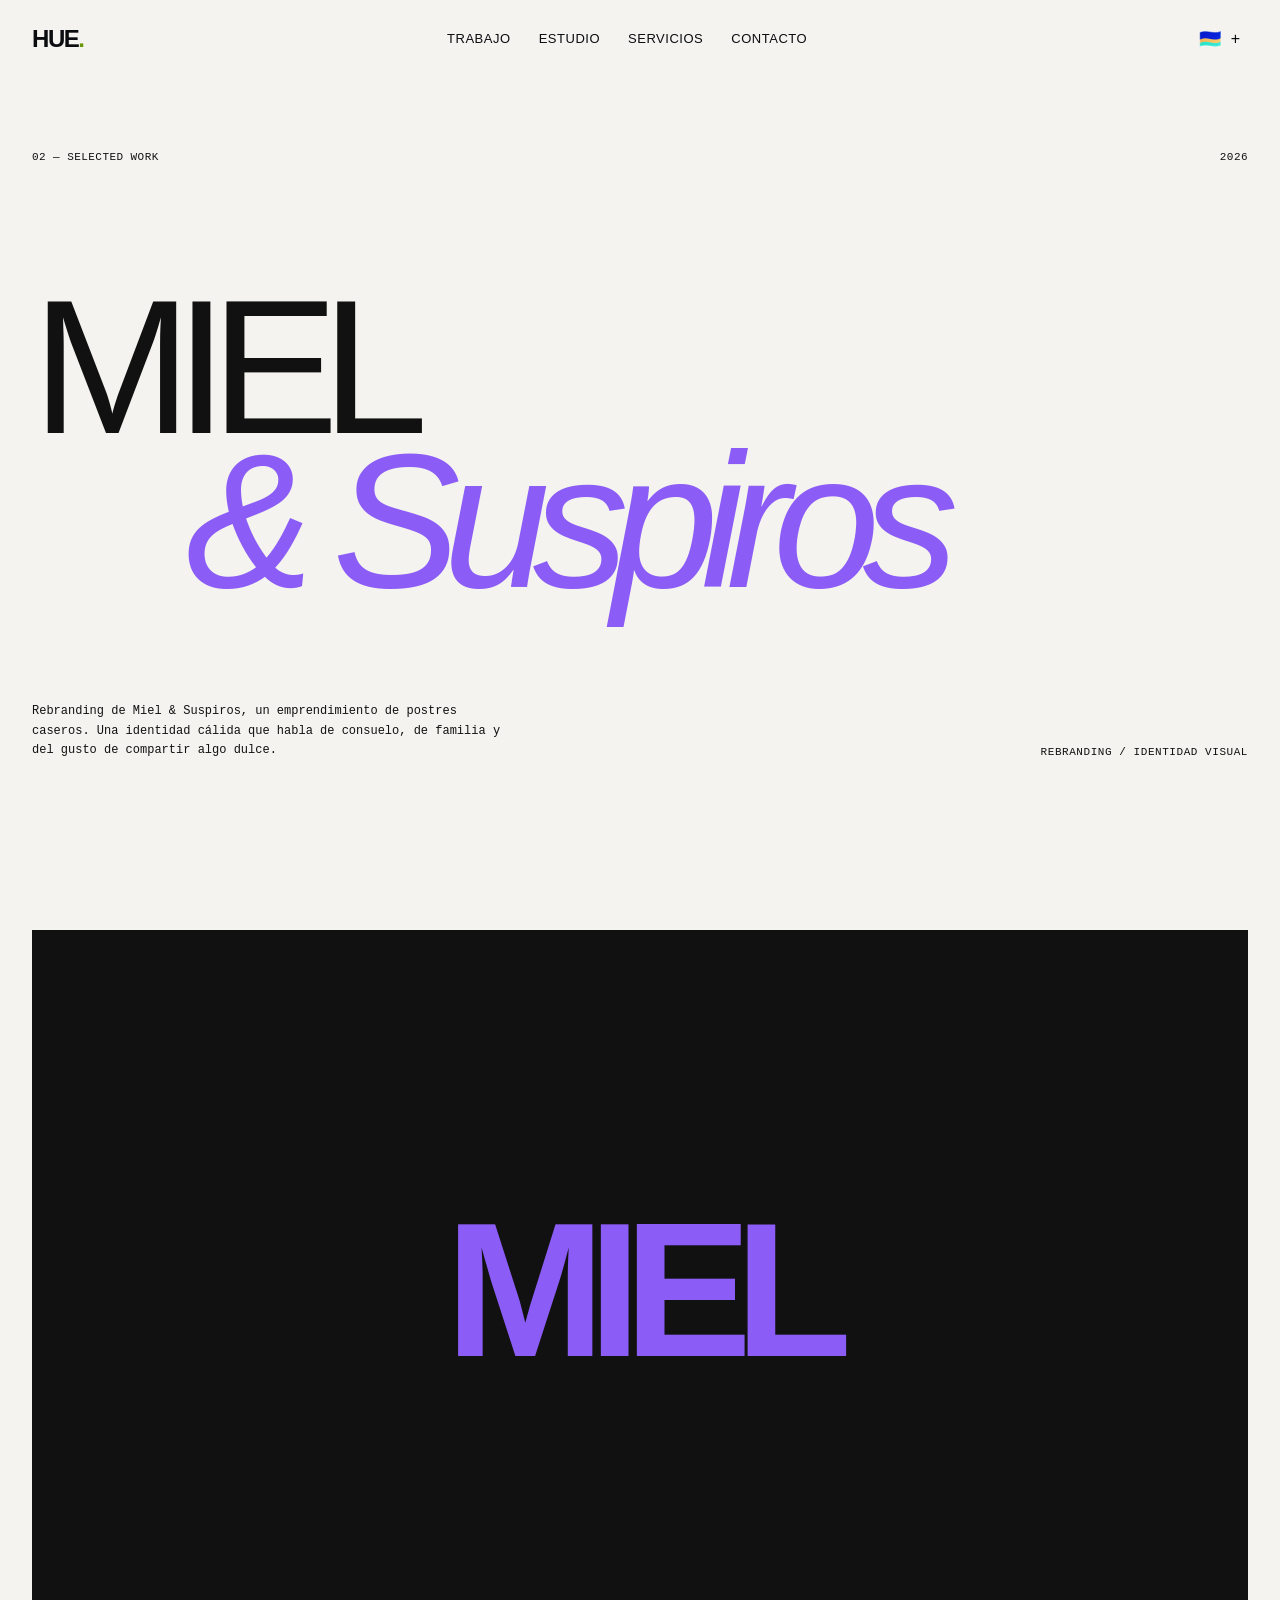
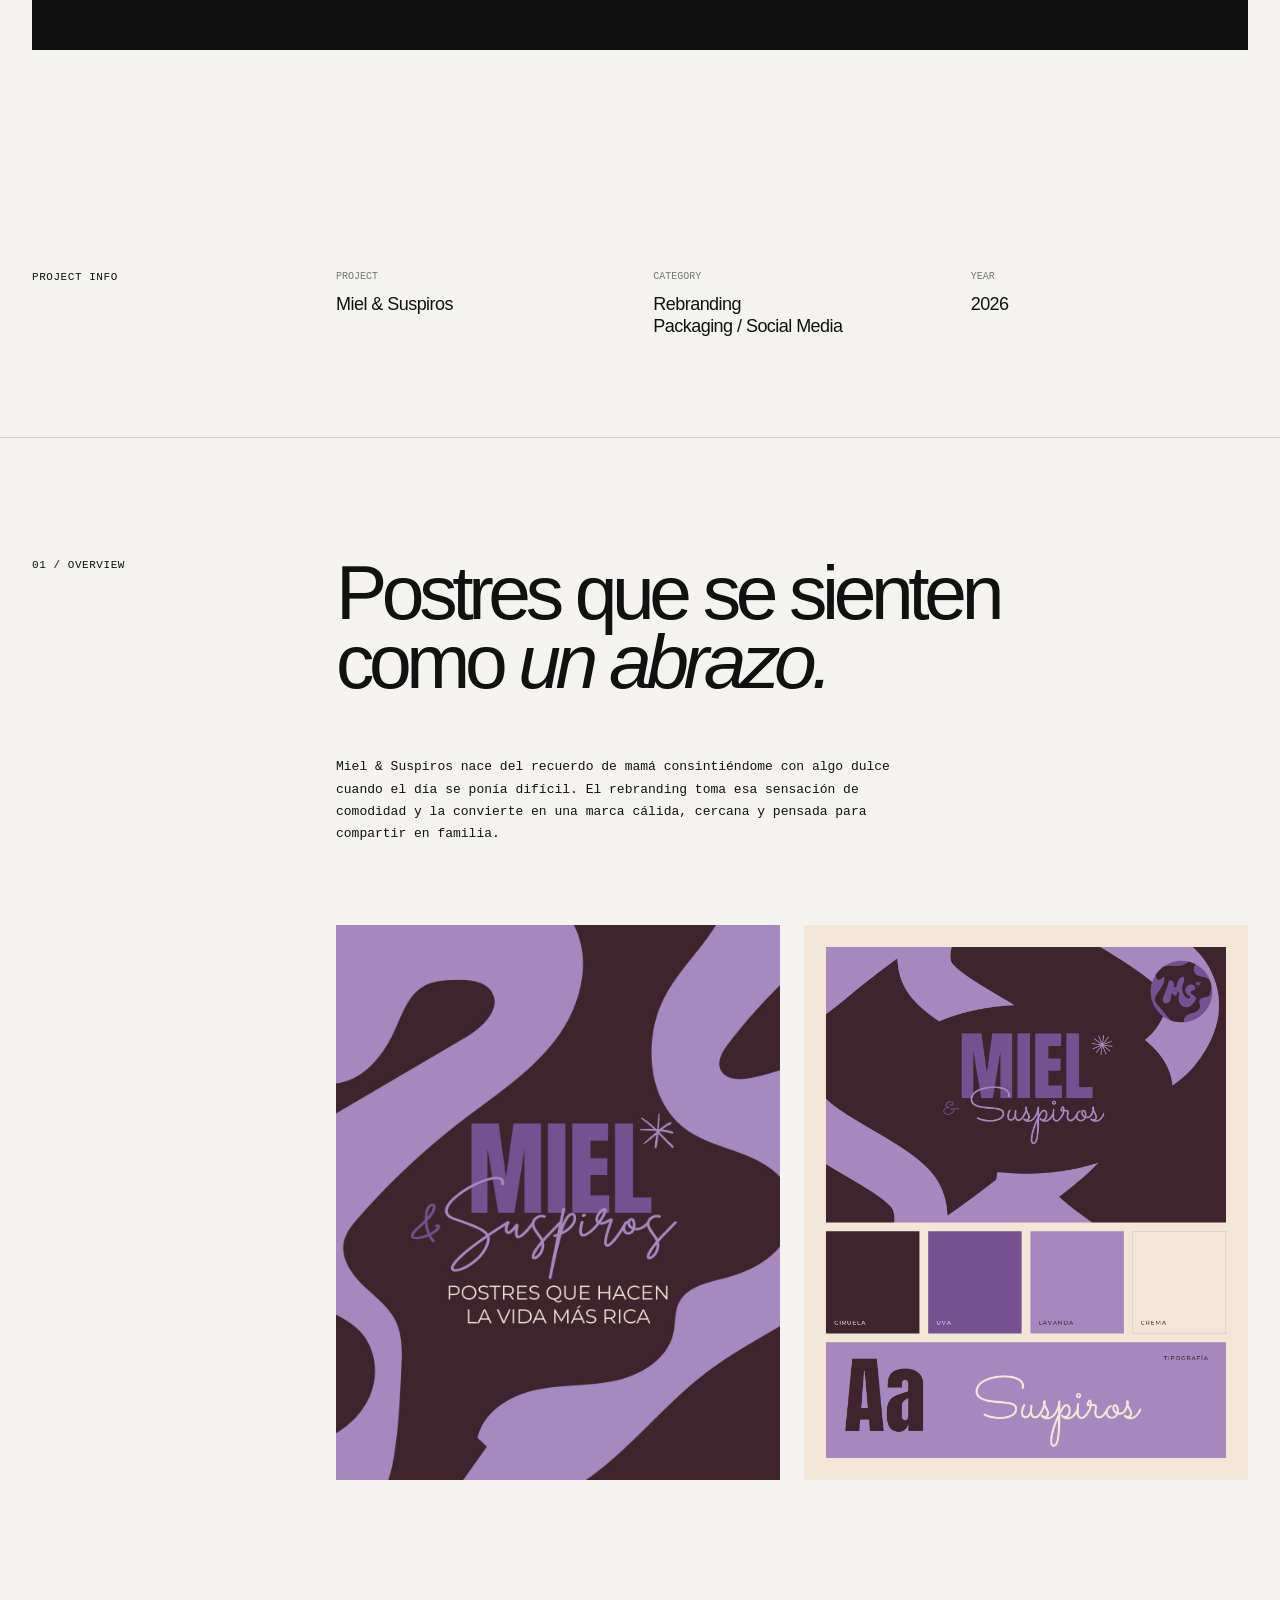
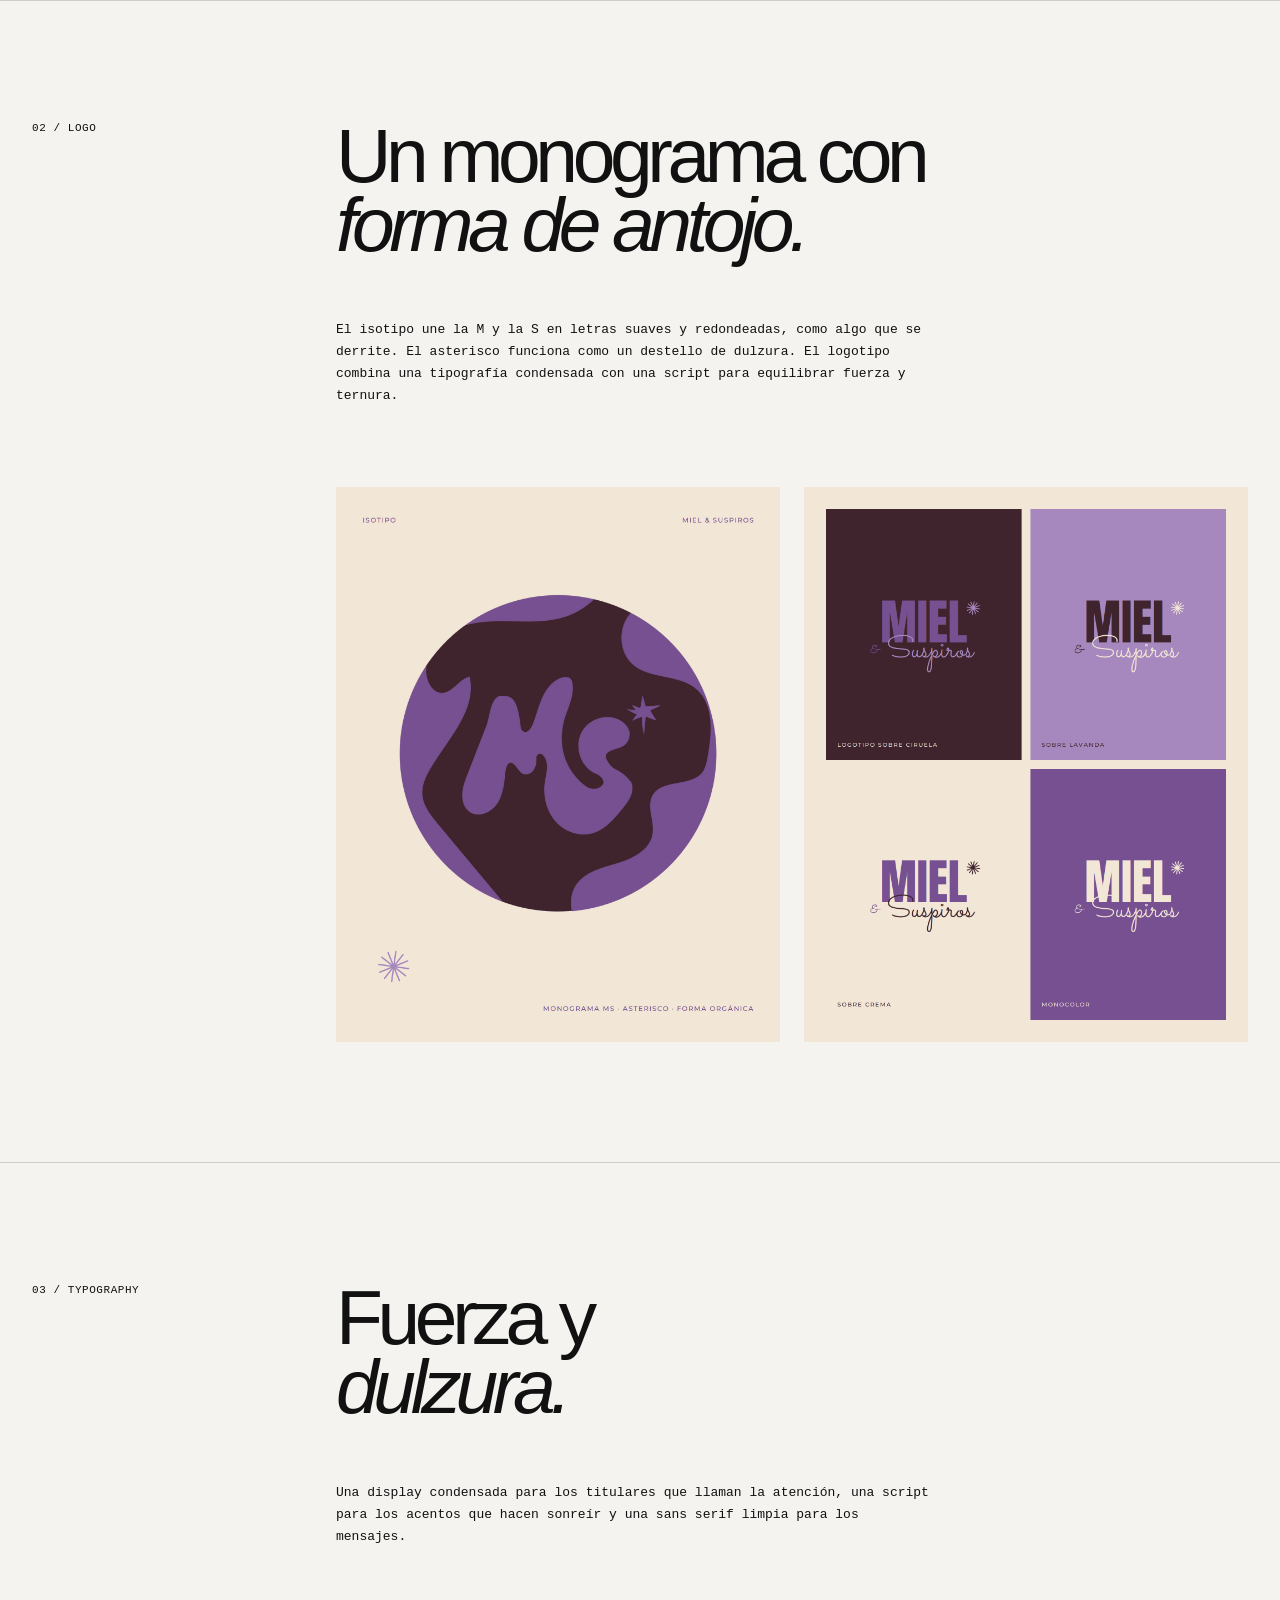
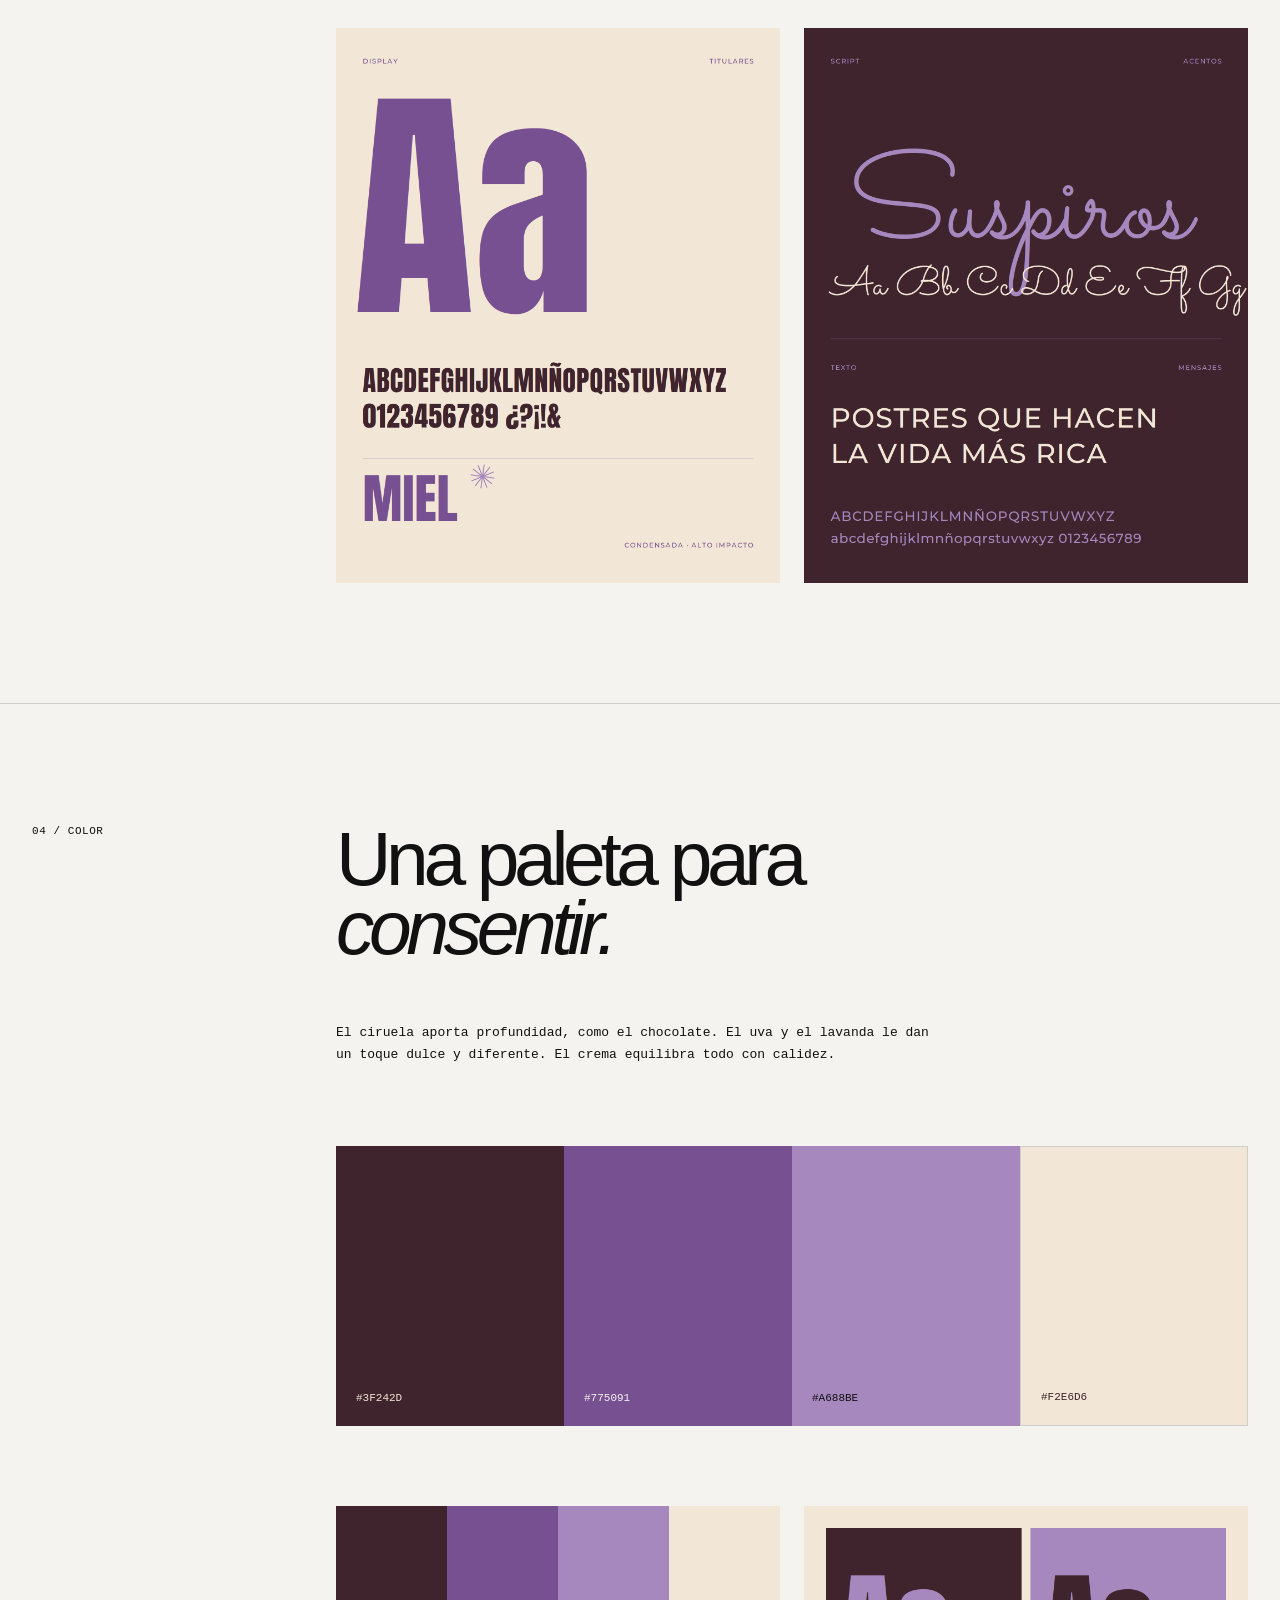
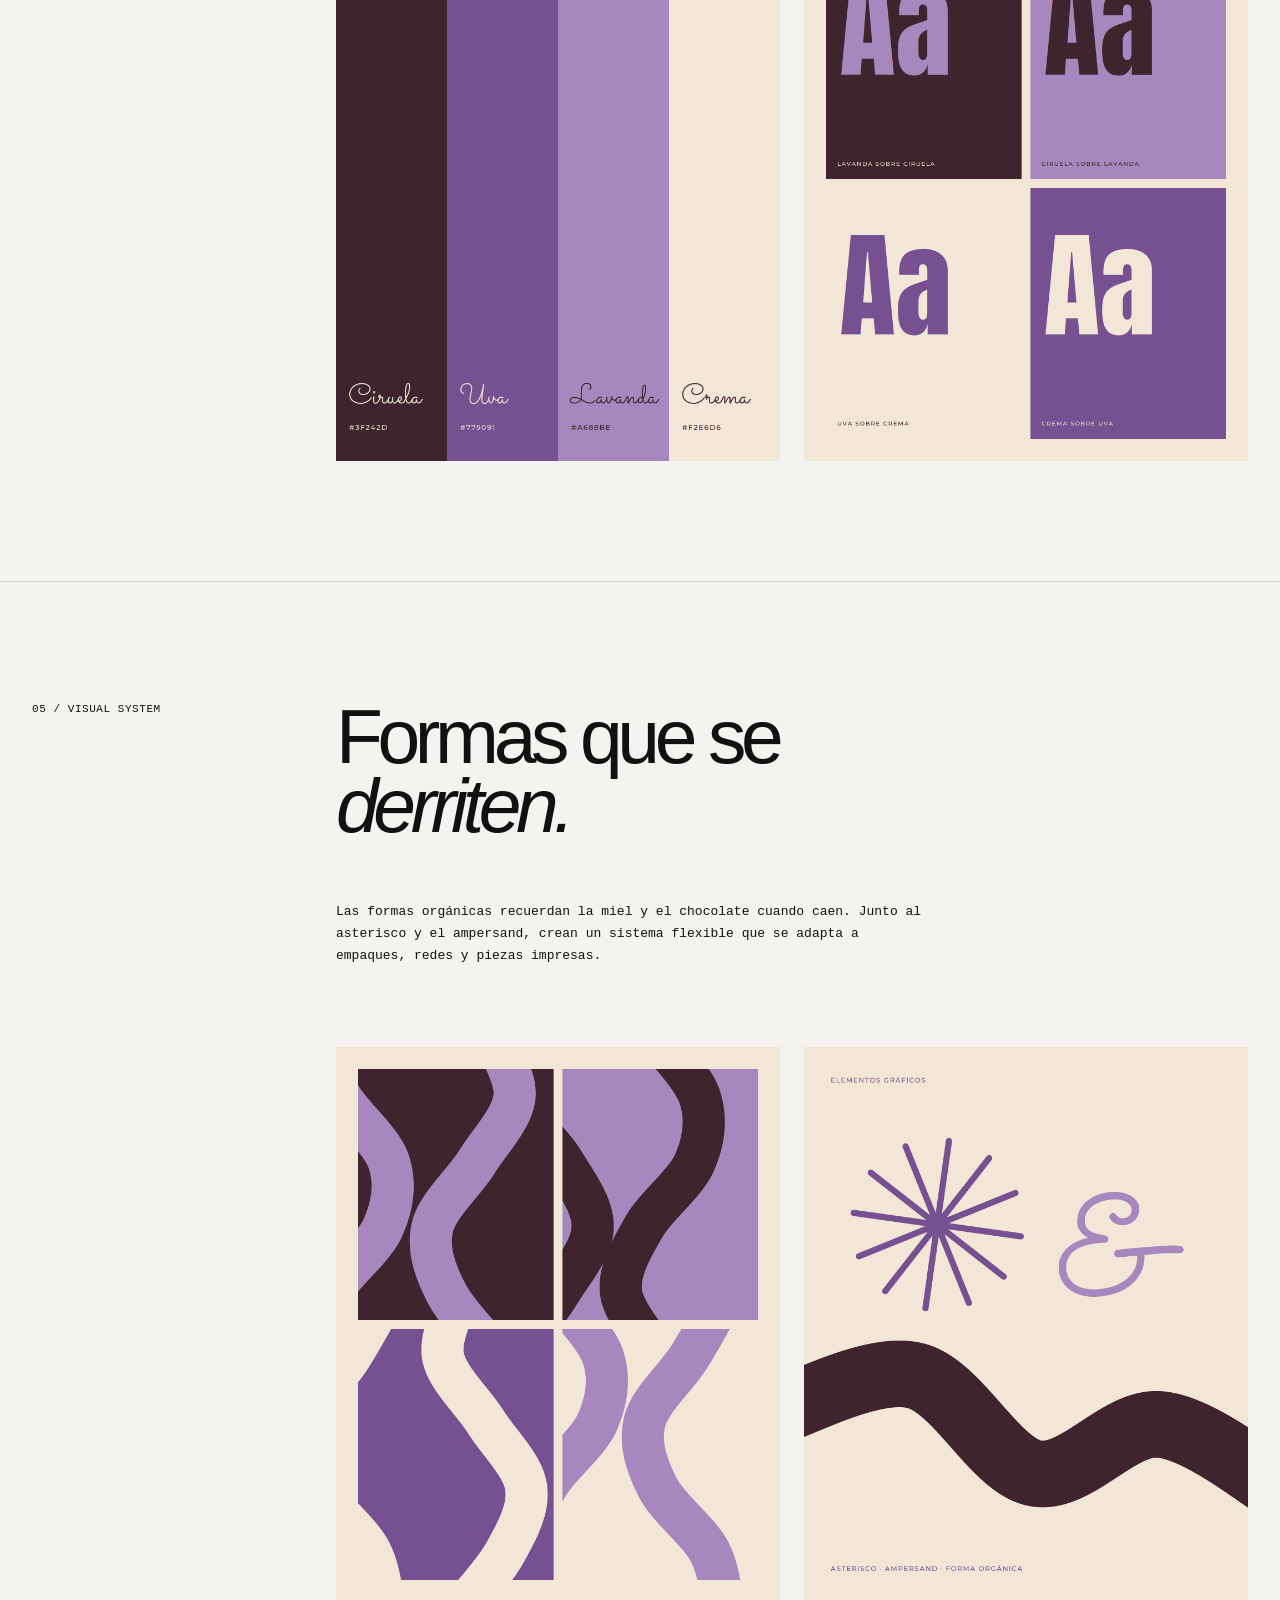
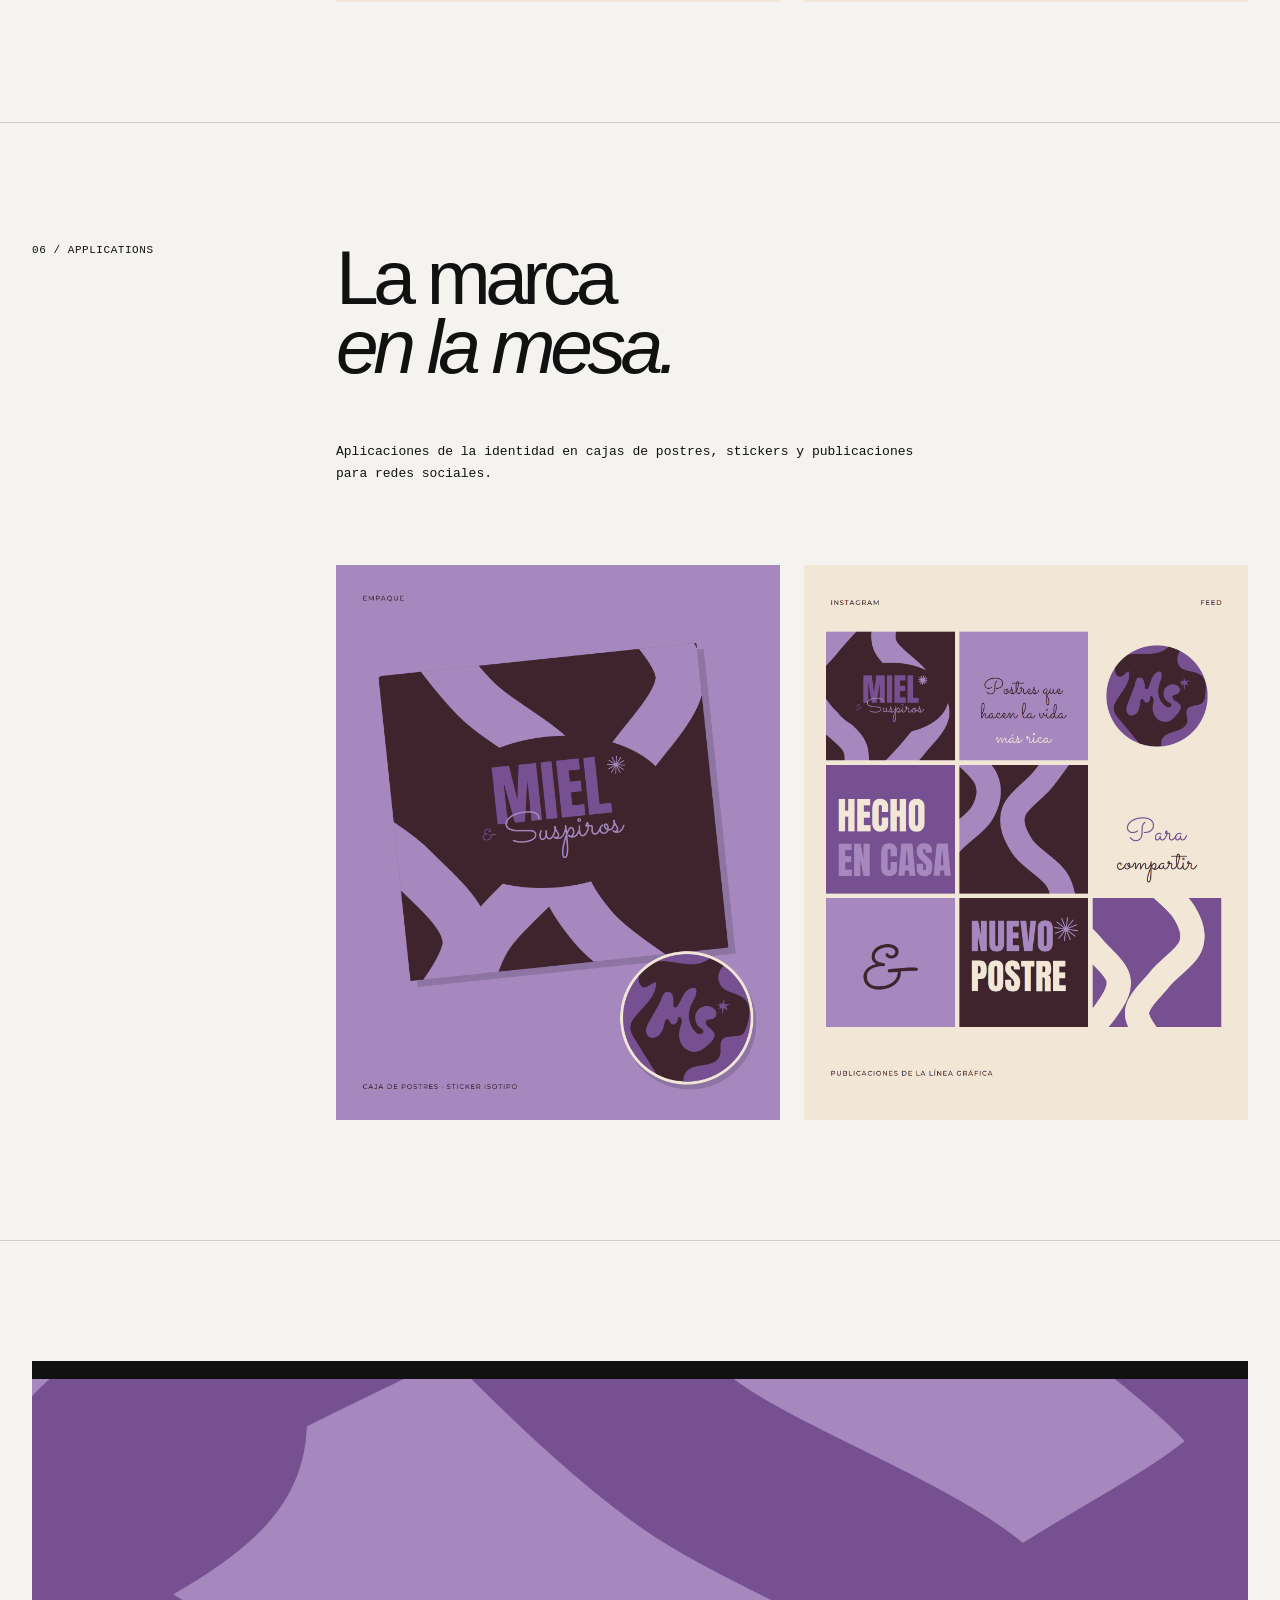
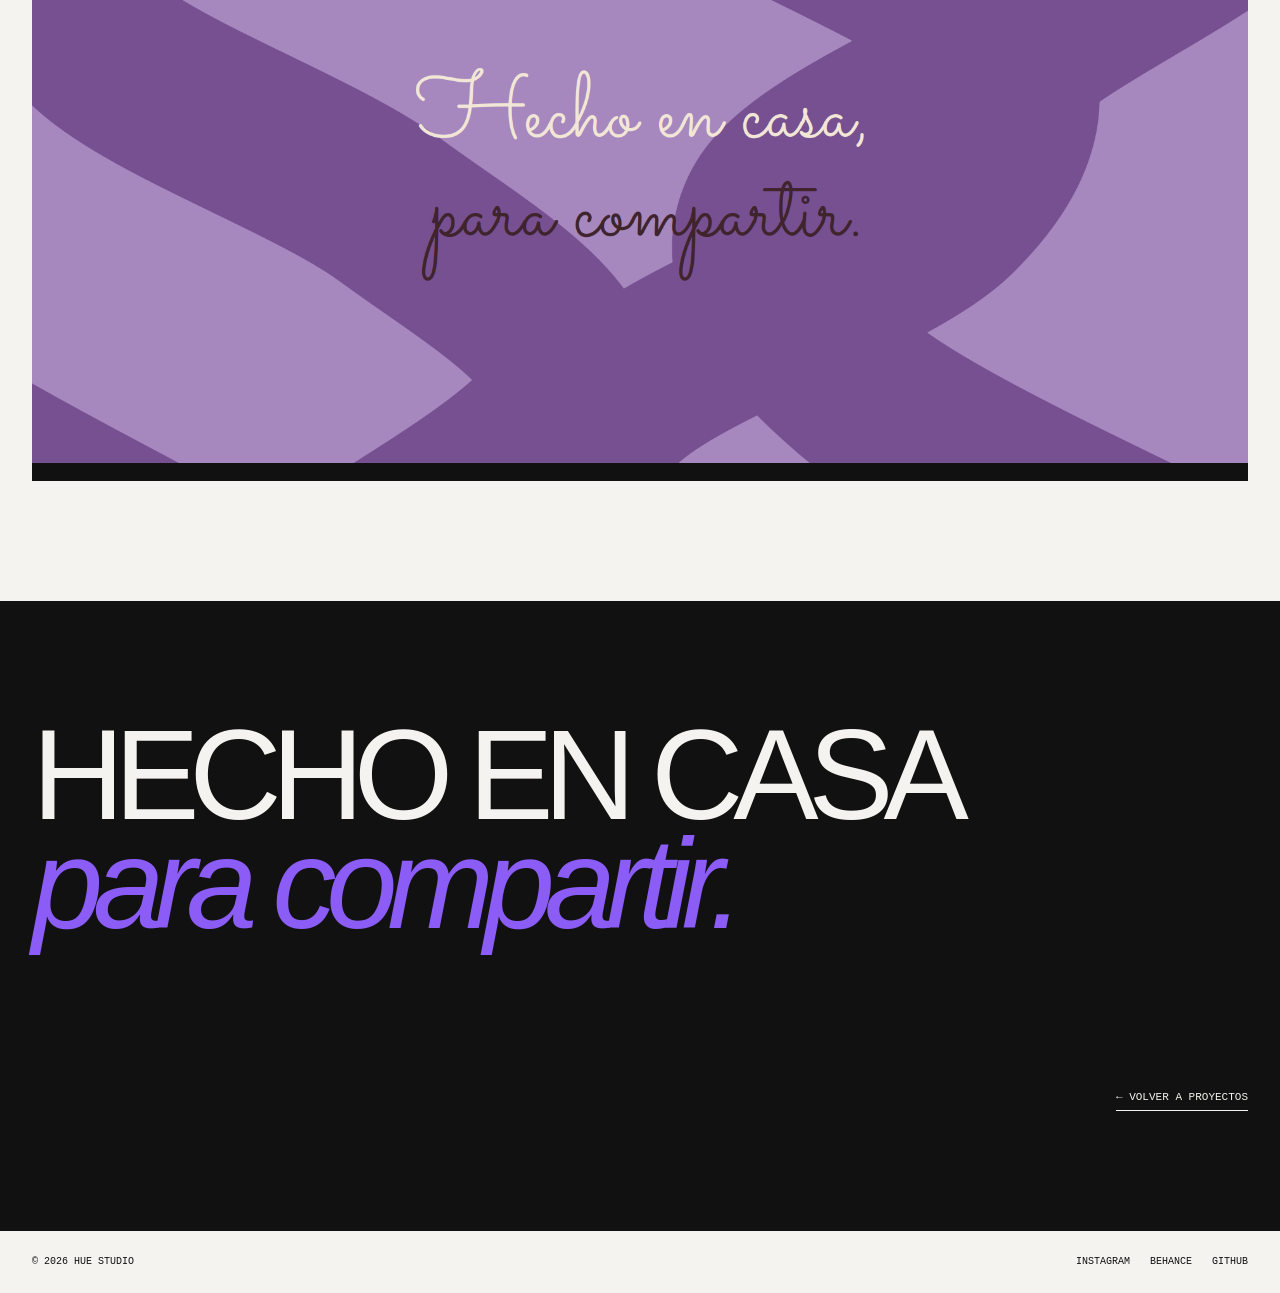
==== commit 3dbfe46b: "Add files via upload" ====
--- a/miel-y-suspiros.html
+++ b/miel-y-suspiros.html
@@ -1,12 +1,9 @@
 <!DOCTYPE html>
-
 <html lang="es">
-
 <head>
   <meta charset="UTF-8">
   <meta name="viewport" content="width=device-width, initial-scale=1.0">
-
-  <title>Miel &amp; Suspiros — Rebranding</title>
+  <title>Miel & Suspiros — Rebranding</title>
 
   <link rel="preconnect" href="https://fonts.googleapis.com">
   <link rel="preconnect" href="https://fonts.gstatic.com" crossorigin>
@@ -16,317 +13,181 @@
 </head>
 
 <body class="project-page miel-page">
-
-  <!-- ================================
-  HEADER
-  ================================ -->
-
-  <header class="project-header">
-    <a href="index.html" class="logo">
-      HUE<span>.</span>
-    </a>
-    <a href="index.html#work" class="project-back">
-      ← Volver al trabajo
-    </a>
-  </header>
-
-  <!-- ================================
-  PROJECT
-  ================================ -->
+    <header class="site-header">
+      <a href="index.html" class="logo">HUE<span>.</span></a>
+
+      <nav class="navigation">
+        <a href="trabajo.html">Trabajo</a>
+        <a href="estudio.html">Estudio</a>
+        <a href="servicios.html">Servicios</a>
+        <a href="contacto.html">Contacto</a>
+      </nav>
+
+      <div class="language-menu">
+        <button class="language-toggle" type="button" aria-label="Seleccionar idioma">
+          <span class="current-flag">🇨🇴</span>
+          <span class="menu-icon">+</span>
+        </button>
+
+        <div class="language-dropdown">
+          <button type="button" data-lang="es">🇨🇴 Español</button>
+          <button type="button" data-lang="en">🇺🇸 English</button>
+          <button type="button" data-lang="pt">🇧🇷 Português</button>
+          <button type="button" data-lang="fr">🇫🇷 Français</button>
+          <button type="button" data-lang="de">🇩🇪 Deutsch</button>
+          <button type="button" data-lang="it">🇮🇹 Italiano</button>
+          <button type="button" data-lang="ja">🇯🇵 日本語</button>
+          <button type="button" data-lang="ko">🇰🇷 한국어</button>
+        </div>
+      </div>
+
+      <button class="menu-button" type="button" aria-label="Abrir menú">Menú</button>
+    </header>
 
   <main>
-
-    <!-- HERO -->
-
     <section class="project-hero">
-
       <div class="project-meta">
         <span>02 — Selected Work</span>
         <span>2026</span>
       </div>
 
       <div class="project-hero-title">
-        <h1>
-          MIEL
-          <span>&amp; Suspiros</span>
-        </h1>
+        <h1>MIEL<span>&amp; Suspiros</span></h1>
       </div>
 
       <div class="project-hero-description">
-        <p>
-          Rebranding de Miel &amp; Suspiros, un emprendimiento de postres
-          caseros. Una identidad cálida que habla de consuelo, de familia
-          y del gusto de compartir algo dulce.
-        </p>
-        <span class="section-label">
-          Rebranding / Identidad visual
-        </span>
-      </div>
-
-    </section>
-
-
-    <!-- COVER -->
+        <p>Rebranding de Miel &amp; Suspiros, un emprendimiento de postres caseros. Una identidad cálida que habla de consuelo, de familia y del gusto de compartir algo dulce.</p>
+        <span class="section-label">Rebranding / Identidad visual</span>
+      </div>
+    </section>
 
     <section class="full-visual">
       <div class="project-cover">
-        <img src="img/miel-portada.png" alt="Logotipo de Miel & Suspiros sobre formas orgánicas lavanda y ciruela">
-      </div>
-    </section>
-
-
-    <!-- PROJECT INFO -->
+        <span class="project-cover-placeholder">MIEL</span>
+      </div>
+    </section>
 
     <section class="project-details">
-
-      <span class="project-details-label">
-        Project Info
-      </span>
-
+      <span class="project-details-label">Project Info</span>
       <div class="project-details-content">
-
         <div class="project-detail">
           <span>Project</span>
           <p>Miel &amp; Suspiros</p>
         </div>
-
         <div class="project-detail">
           <span>Category</span>
-          <p>
-            Rebranding<br>
-            Packaging / Social Media
-          </p>
-        </div>
-
+          <p>Rebranding<br>Packaging / Social Media</p>
+        </div>
         <div class="project-detail">
           <span>Year</span>
           <p>2026</p>
         </div>
-
-      </div>
-
-    </section>
-
-
-    <!-- 01 — OVERVIEW -->
-
-    <section class="case-section">
-
-      <span class="case-label">
-        01 / Overview
-      </span>
-
-      <div class="case-content">
-
-        <h2>
-          Postres que se sienten
-          como <em>un abrazo.</em>
-        </h2>
-
-        <p>
-          Miel &amp; Suspiros nace del recuerdo de mamá consintiéndome con
-          algo dulce cuando el día se ponía difícil. El rebranding toma
-          esa sensación de comodidad y la convierte en una marca cálida,
-          cercana y pensada para compartir en familia.
-        </p>
-
-        <div class="image-grid">
-          <figure class="case-image">
-            <img src="img/miel-01-feed.jpg" alt="Pieza principal de Miel & Suspiros: postres que hacen la vida más rica" loading="lazy">
-          </figure>
-          <figure class="case-image">
-            <img src="img/miel-01-brand-board.png" alt="Brand board con logotipo, isotipo, colores y tipografías" loading="lazy">
-          </figure>
-        </div>
-
-      </div>
-
-    </section>
-
-
-    <!-- 02 — LOGO -->
-
-    <section class="case-section">
-
-      <span class="case-label">
-        02 / Logo
-      </span>
-
-      <div class="case-content">
-
-        <h2>
-          Un monograma con
-          <em>forma de antojo.</em>
-        </h2>
-
-        <p>
-          El isotipo une la M y la S en letras suaves y redondeadas, como
-          algo que se derrite. El asterisco funciona como un destello de
-          dulzura. El logotipo combina una tipografía condensada con una
-          script para equilibrar fuerza y ternura.
-        </p>
-
-        <div class="image-grid">
-          <figure class="case-image">
-            <img src="img/miel-02-isotipo.png" alt="Isotipo MS de Miel & Suspiros" loading="lazy">
-          </figure>
-          <figure class="case-image">
-            <img src="img/miel-02-variaciones.png" alt="Variaciones del logotipo sobre ciruela, lavanda, crema y uva" loading="lazy">
-          </figure>
-        </div>
-
-      </div>
-
-    </section>
-
-
-    <!-- 03 — TYPOGRAPHY -->
-
-    <section class="case-section">
-
-      <span class="case-label">
-        03 / Typography
-      </span>
-
-      <div class="case-content">
-
-        <h2>
-          Fuerza y
-          <em>dulzura.</em>
-        </h2>
-
-        <p>
-          Una display condensada para los titulares que llaman la
-          atención, una script para los acentos que hacen sonreír y una
-          sans serif limpia para los mensajes.
-        </p>
-
-        <div class="image-grid">
-          <figure class="case-image">
-            <img src="img/miel-03-display.png" alt="Specimen de la tipografía display condensada" loading="lazy">
-          </figure>
-          <figure class="case-image">
-            <img src="img/miel-03-script-texto.png" alt="Specimen de la tipografía script y de texto" loading="lazy">
-          </figure>
-        </div>
-
-      </div>
-
-    </section>
-
-
-    <!-- 04 — COLOR -->
-
-    <section class="case-section">
-
-      <span class="case-label">
-        04 / Color
-      </span>
-
-      <div class="case-content">
-
-        <h2>
-          Una paleta para
-          <em>consentir.</em>
-        </h2>
-
-        <p>
-          El ciruela aporta profundidad, como el chocolate. El uva y el
-          lavanda le dan un toque dulce y diferente. El crema equilibra
-          todo con calidez.
-        </p>
-
-        <div class="palette">
-          <div class="color-swatch color-ciruela">#3F242D</div>
-          <div class="color-swatch color-uva">#775091</div>
-          <div class="color-swatch color-lavanda">#A688BE</div>
-          <div class="color-swatch color-crema">#F2E6D6</div>
-        </div>
-
-        <div class="image-grid">
-          <figure class="case-image">
-            <img src="img/miel-04-paleta.png" alt="Paleta de color: ciruela, uva, lavanda y crema" loading="lazy">
-          </figure>
-          <figure class="case-image">
-            <img src="img/miel-04-combinaciones.png" alt="Combinaciones de color permitidas" loading="lazy">
-          </figure>
-        </div>
-
-      </div>
-
-    </section>
-
-
-    <!-- 05 — VISUAL SYSTEM -->
-
-    <section class="case-section">
-
-      <span class="case-label">
-        05 / Visual System
-      </span>
-
-      <div class="case-content">
-
-        <h2>
-          Formas que se
-          <em>derriten.</em>
-        </h2>
-
-        <p>
-          Las formas orgánicas recuerdan la miel y el chocolate cuando
-          caen. Junto al asterisco y el ampersand, crean un sistema
-          flexible que se adapta a empaques, redes y piezas impresas.
-        </p>
-
-        <div class="image-grid">
-          <figure class="case-image">
-            <img src="img/miel-05-formas.png" alt="Patrones de formas orgánicas en distintas combinaciones de color" loading="lazy">
-          </figure>
-          <figure class="case-image">
-            <img src="img/miel-05-elementos.png" alt="Elementos gráficos: asterisco, ampersand y forma orgánica" loading="lazy">
-          </figure>
-        </div>
-
-      </div>
-
-    </section>
-
-
-    <!-- 06 — APPLICATIONS -->
-
-    <section class="case-section">
-
-      <span class="case-label">
-        06 / Applications
-      </span>
-
-      <div class="case-content">
-
-        <h2>
-          La marca
-          <em>en la mesa.</em>
-        </h2>
-
-        <p>
-          Aplicaciones de la identidad en cajas de postres, stickers y
-          publicaciones para redes sociales.
-        </p>
-
-        <div class="image-grid">
-          <figure class="case-image">
-            <img src="img/miel-06-empaque.png" alt="Caja de postres y sticker con el isotipo" loading="lazy">
-          </figure>
-          <figure class="case-image">
-            <img src="img/miel-06-redes.png" alt="Feed de Instagram de Miel & Suspiros" loading="lazy">
-          </figure>
-        </div>
-
-      </div>
-
-    </section>
-
-
-    <!-- FINAL VISUAL -->
+      </div>
+    </section>
+
+
+    <section class="case-section">
+      <span class="case-label">01 / Overview</span>
+      <div class="case-content">
+        <h2>Postres que se sienten<br>como <em>un abrazo.</em></h2>
+        <p>Miel &amp; Suspiros nace del recuerdo de mamá consintiéndome con algo dulce cuando el día se ponía difícil. El rebranding toma esa sensación de comodidad y la convierte en una marca cálida, cercana y pensada para compartir en familia.</p>
+        
+        
+        <div class="image-grid">
+          <figure class="case-image">
+              <img src="img/miel-01-feed.jpg" alt="Pieza principal de Miel & Suspiros: postres que hacen la vida más rica" loading="lazy">
+            </figure>
+<figure class="case-image">
+              <img src="img/miel-01-brand-board.png" alt="Brand board con logotipo, isotipo, colores y tipografías" loading="lazy">
+            </figure>
+        </div>
+      </div>
+    </section>
+    <section class="case-section">
+      <span class="case-label">02 / Logo</span>
+      <div class="case-content">
+        <h2>Un monograma con<br><em>forma de antojo.</em></h2>
+        <p>El isotipo une la M y la S en letras suaves y redondeadas, como algo que se derrite. El asterisco funciona como un destello de dulzura. El logotipo combina una tipografía condensada con una script para equilibrar fuerza y ternura.</p>
+        
+        
+        <div class="image-grid">
+          <figure class="case-image">
+              <img src="img/miel-02-isotipo.png" alt="Isotipo MS de Miel & Suspiros" loading="lazy">
+            </figure>
+<figure class="case-image">
+              <img src="img/miel-02-variaciones.png" alt="Variaciones del logotipo sobre ciruela, lavanda, crema y uva" loading="lazy">
+            </figure>
+        </div>
+      </div>
+    </section>
+    <section class="case-section">
+      <span class="case-label">03 / Typography</span>
+      <div class="case-content">
+        <h2>Fuerza y<br><em>dulzura.</em></h2>
+        <p>Una display condensada para los titulares que llaman la atención, una script para los acentos que hacen sonreír y una sans serif limpia para los mensajes.</p>
+        
+        
+        <div class="image-grid">
+          <figure class="case-image">
+              <img src="img/miel-03-display.png" alt="Specimen de la tipografía display condensada" loading="lazy">
+            </figure>
+<figure class="case-image">
+              <img src="img/miel-03-script-texto.png" alt="Specimen de la tipografía script y de texto" loading="lazy">
+            </figure>
+        </div>
+      </div>
+    </section>
+    <section class="case-section">
+      <span class="case-label">04 / Color</span>
+      <div class="case-content">
+        <h2>Una paleta para<br><em>consentir.</em></h2>
+        <p>El ciruela aporta profundidad, como el chocolate. El uva y el lavanda le dan un toque dulce y diferente. El crema equilibra todo con calidez.</p>
+        
+        <div class="palette"><div class="color-swatch color-ciruela">#3F242D</div><div class="color-swatch color-uva">#775091</div><div class="color-swatch color-lavanda">#A688BE</div><div class="color-swatch color-crema">#F2E6D6</div></div>
+        <div class="image-grid">
+          <figure class="case-image">
+              <img src="img/miel-04-paleta.png" alt="Paleta de color: ciruela, uva, lavanda y crema" loading="lazy">
+            </figure>
+<figure class="case-image">
+              <img src="img/miel-04-combinaciones.png" alt="Combinaciones de color permitidas" loading="lazy">
+            </figure>
+        </div>
+      </div>
+    </section>
+    <section class="case-section">
+      <span class="case-label">05 / Visual System</span>
+      <div class="case-content">
+        <h2>Formas que se<br><em>derriten.</em></h2>
+        <p>Las formas orgánicas recuerdan la miel y el chocolate cuando caen. Junto al asterisco y el ampersand, crean un sistema flexible que se adapta a empaques, redes y piezas impresas.</p>
+        
+        
+        <div class="image-grid">
+          <figure class="case-image">
+              <img src="img/miel-05-formas.png" alt="Patrones de formas orgánicas en distintas combinaciones de color" loading="lazy">
+            </figure>
+<figure class="case-image">
+              <img src="img/miel-05-elementos.png" alt="Elementos gráficos: asterisco, ampersand y forma orgánica" loading="lazy">
+            </figure>
+        </div>
+      </div>
+    </section>
+    <section class="case-section">
+      <span class="case-label">06 / Applications</span>
+      <div class="case-content">
+        <h2>La marca<br><em>en la mesa.</em></h2>
+        <p>Aplicaciones de la identidad en cajas de postres, stickers y publicaciones para redes sociales.</p>
+        
+        
+        <div class="image-grid">
+          <figure class="case-image">
+              <img src="img/miel-06-empaque.png" alt="Caja de postres y sticker con el isotipo" loading="lazy">
+            </figure>
+<figure class="case-image">
+              <img src="img/miel-06-redes.png" alt="Feed de Instagram de Miel & Suspiros" loading="lazy">
+            </figure>
+        </div>
+      </div>
+    </section>
 
     <section class="full-visual">
       <div class="project-cover">
@@ -334,31 +195,19 @@
       </div>
     </section>
 
-
-    <!-- PROJECT END -->
-
     <section class="project-end">
-      <h2>
-        HECHO EN CASA
-        <span>para compartir.</span>
-      </h2>
-      <a href="index.html#work" class="project-end-link">
-        ← Volver a proyectos
-      </a>
-    </section>
-
+      <h2>HECHO EN CASA<span>para compartir.</span></h2>
+      <a href="index.html#work" class="project-end-link">← Volver a proyectos</a>
+    </section>
   </main>
-
-  <!-- FOOTER -->
 
   <footer class="site-footer">
     <span>© 2026 HUE STUDIO</span>
     <div>
-      <a href="#">Instagram</a>
-      <a href="#">Behance</a>
-      <a href="#">GitHub</a>
+      <a href="https://www.instagram.com/hue.studioc/">Instagram</a>
+      <a href="https://www.behance.net/valentihdz">Behance</a>
+      <a href="https://github.com/valentihdz">GitHub</a>
     </div>
   </footer>
-
 </body>
-</html>+</html>
--- a/styles.css
+++ b/styles.css
@@ -1,753 +1,539 @@
 /* ================================
-HUE STUDIO
-Global Styles
+   HUE STUDIO
+   GLOBAL STYLES
 ================================ */
 
 :root {
---background: #f4f3ef;
---foreground: #111111;
---muted: #777777;
---border: #cfcfc9;
---accent: #8b5cf6;
-
---font-display: "Helvetica Neue", Helvetica, Arial, sans-serif;
---font-mono: "Courier New", Courier, monospace;
-}
-
-/* ================================
-RESET
+  --background: #f4f3ef;
+  --foreground: #111111;
+  --muted: #777777;
+  --border: #cfcfc9;
+  --accent: #8b5cf6;
+  --font-display: "Helvetica Neue", Helvetica, Arial, sans-serif;
+  --font-mono: "Courier New", Courier, monospace;
+}
+
+/* ================================
+   RESET
 ================================ */
 
 * {
   margin: 0;
   padding: 0;
   box-sizing: border-box;
-  }
+}
 
 html {
-scroll-behavior: smooth;
+  scroll-behavior: smooth;
 }
 
 body {
-background: var(--background);
-color: var(--foreground);
-font-family: var(--font-display);
-line-height: 1.4;
+  background: var(--background);
+  color: var(--foreground);
+  font-family: var(--font-display);
+  line-height: 1.4;
 }
 
 a {
-color: inherit;
-text-decoration: none;
+  color: inherit;
+  text-decoration: none;
 }
 
 button {
-font: inherit;
-}
-
-/* ================================
-HEADER
+  font: inherit;
+}
+
+/* ================================
+   HEADER
 ================================ */
 
 .site-header {
-position: fixed;
-top: 0;
-left: 0;
-
-width: 100%;
-
-padding: 22px 32px;
-
-display: flex;
-align-items: center;
-justify-content: space-between;
-
-z-index: 100;
-
-mix-blend-mode: difference;
-
-color: white;
+  position: fixed;
+  top: 0;
+  left: 0;
+  width: 100%;
+  padding: 22px 32px;
+  display: flex;
+  align-items: center;
+  justify-content: space-between;
+  z-index: 100;
+  mix-blend-mode: difference;
+  color: white;
 }
 
 .logo {
-font-size: 24px;
-font-weight: 700;
-letter-spacing: -0.06em;
+  font-size: 24px;
+  font-weight: 700;
+  letter-spacing: -0.06em;
 }
 
 .logo span {
-color: var(--accent);
+  color: var(--accent);
 }
 
 .navigation {
-display: flex;
-gap: 28px;
-
-font-size: 13px;
-text-transform: uppercase;
-letter-spacing: 0.04em;
+  display: flex;
+  gap: 28px;
+  font-size: 13px;
+  text-transform: uppercase;
+  letter-spacing: 0.04em;
 }
 
 .navigation a {
-position: relative;
+  position: relative;
 }
 
 .navigation a::after {
-content: "";
-
-position: absolute;
-
-bottom: -5px;
-left: 0;
-
-width: 0;
-height: 1px;
-
-background: currentColor;
-
-transition: width 0.3s ease;
+  content: "";
+  position: absolute;
+  bottom: -5px;
+  left: 0;
+  width: 0;
+  height: 1px;
+  background: currentColor;
+  transition: width 0.3s ease;
 }
 
 .navigation a:hover::after {
-width: 100%;
+  width: 100%;
 }
 
 .menu-button {
-display: none;
-
-background: none;
-border: none;
-
-color: inherit;
-
-cursor: pointer;
-}
-
-/* ================================
-LANGUAGE MENU
+  display: none;
+  background: none;
+  border: none;
+  color: inherit;
+  cursor: pointer;
+}
+
+/* ================================
+   LANGUAGE MENU
 ================================ */
 
 .language-menu {
-position: relative;
-
-display: flex;
-align-items: center;
-
-margin-left: 20px;
-
-mix-blend-mode: normal;
+  position: relative;
+  display: flex;
+  align-items: center;
+  margin-left: 20px;
+  mix-blend-mode: normal;
 }
 
 .language-toggle {
-display: flex;
-align-items: center;
-gap: 10px;
-
-padding: 6px 8px;
-
-background: transparent;
-border: none;
-
-color: inherit;
-
-cursor: pointer;
-
-font-size: 18px;
+  display: flex;
+  align-items: center;
+  gap: 10px;
+  padding: 6px 8px;
+  background: transparent;
+  border: none;
+  color: inherit;
+  cursor: pointer;
+  font-size: 18px;
 }
 
 .current-flag {
-display: inline-flex;
-
-align-items: center;
-justify-content: center;
-
-line-height: 1;
-
-mix-blend-mode: normal;
-
-filter: none;
+  display: inline-flex;
+  align-items: center;
+  justify-content: center;
+  line-height: 1;
+  mix-blend-mode: normal;
+  filter: none;
 }
 
 .menu-icon {
-font-size: 16px;
-line-height: 1;
-
-color: white;
+  font-size: 16px;
+  line-height: 1;
+  color: white;
 }
 
 .language-dropdown {
-position: absolute;
-
-top: calc(100% + 12px);
-right: 0;
-
-min-width: 170px;
-
-padding: 8px;
-
-display: flex;
-flex-direction: column;
-gap: 2px;
-
-background: #111111;
-color: #f4f3ef;
-
-border: 1px solid rgba(244, 243, 239, 0.2);
-
-opacity: 0;
-visibility: hidden;
-
-transform: translateY(-8px);
-
-transition:
-opacity 0.2s ease,
-visibility 0.2s ease,
-transform 0.2s ease;
-
-z-index: 200;
+  position: absolute;
+  top: calc(100% + 12px);
+  right: 0;
+  min-width: 170px;
+  padding: 8px;
+  display: flex;
+  flex-direction: column;
+  gap: 2px;
+  background: #111111;
+  color: #f4f3ef;
+  border: 1px solid rgba(244, 243, 239, 0.2);
+  opacity: 0;
+  visibility: hidden;
+  transform: translateY(-8px);
+  transition:
+    opacity 0.2s ease,
+    visibility 0.2s ease,
+    transform 0.2s ease;
+  z-index: 200;
 }
 
 .language-menu.open .language-dropdown {
-opacity: 1;
-visibility: visible;
-transform: translateY(0);
+  opacity: 1;
+  visibility: visible;
+  transform: translateY(0);
 }
 
 .language-dropdown button {
-width: 100%;
-
-display: flex;
-align-items: center;
-gap: 10px;
-
-padding: 9px 10px;
-
-background: transparent;
-border: none;
-
-color: #f4f3ef;
-
-text-align: left;
-
-cursor: pointer;
-
-font-family: var(--font-mono);
-font-size: 11px;
-
-transition:
-background 0.2s ease,
-color 0.2s ease;
+  width: 100%;
+  display: flex;
+  align-items: center;
+  gap: 10px;
+  padding: 9px 10px;
+  background: transparent;
+  border: none;
+  color: #f4f3ef;
+  text-align: left;
+  cursor: pointer;
+  font-family: var(--font-mono);
+  font-size: 11px;
+  transition:
+    background 0.2s ease,
+    color 0.2s ease;
 }
 
 .language-dropdown button:hover,
 .language-dropdown button.active {
-background: #f4f3ef;
-color: #111111;
+  background: #f4f3ef;
+  color: #111111;
 }
 
 .language-dropdown button span:first-child {
-display: inline-flex;
-
-align-items: center;
-justify-content: center;
-
-line-height: 1;
-
-mix-blend-mode: normal;
-
-filter: none;
-}
-
-/* ================================
-HERO
+  display: inline-flex;
+  align-items: center;
+  justify-content: center;
+  line-height: 1;
+  mix-blend-mode: normal;
+  filter: none;
+}
+
+/* ================================
+   HERO
 ================================ */
 
 .hero {
-min-height: 100vh;
-
-padding: 120px 32px 40px;
-
-display: flex;
-flex-direction: column;
-justify-content: space-between;
+  min-height: 100vh;
+  padding: 120px 32px 40px;
+  display: flex;
+  flex-direction: column;
+  justify-content: space-between;
 }
 
 .hero-meta,
 .hero-bottom {
-display: flex;
-justify-content: space-between;
-gap: 20px;
-
-font-family: var(--font-mono);
-font-size: 11px;
-
-text-transform: uppercase;
-letter-spacing: 0.04em;
+  display: flex;
+  justify-content: space-between;
+  gap: 20px;
+  font-family: var(--font-mono);
+  font-size: 11px;
+  text-transform: uppercase;
+  letter-spacing: 0.04em;
 }
 
 .hero-title {
-max-width: 1300px;
+  max-width: 1300px;
 }
 
 .hero-title h1 {
-font-size: clamp(64px, 10vw, 170px);
-
-font-weight: 500;
-
-line-height: 0.86;
-
-letter-spacing: -0.075em;
+  font-size: clamp(64px, 10vw, 170px);
+  font-weight: 500;
+  line-height: 0.86;
+  letter-spacing: -0.075em;
 }
 
 .hero-title h1 span {
-display: block;
-
-margin-left: 12vw;
-
-font-style: italic;
-font-weight: 400;
+  display: block;
+  margin-left: 12vw;
+  font-style: italic;
+  font-weight: 400;
 }
 
 .hero-bottom {
-align-items: flex-end;
+  align-items: flex-end;
 }
 
 .hero-bottom p {
-max-width: 330px;
-
-font-family: var(--font-mono);
-
-font-size: 12px;
-
-line-height: 1.5;
-
-text-transform: none;
+  max-width: 330px;
+  font-family: var(--font-mono);
+  font-size: 12px;
+  line-height: 1.5;
+  text-transform: none;
 }
 
 .arrow-link {
-border-bottom: 1px solid currentColor;
-
-padding-bottom: 4px;
-
-transition:
-transform 0.3s ease,
-opacity 0.3s ease;
+  border-bottom: 1px solid currentColor;
+  padding-bottom: 4px;
+  transition:
+    transform 0.3s ease,
+    opacity 0.3s ease;
 }
 
 .arrow-link:hover {
-transform: translateY(-3px);
-opacity: 0.6;
-}
-
-/* ================================
-GENERAL SECTIONS
+  transform: translateY(-3px);
+  opacity: 0.6;
+}
+
+/* ================================
+   GENERAL SECTIONS
 ================================ */
 
 section {
-padding: 120px 32px;
+  padding: 120px 32px;
 }
 
 .section-label,
 .section-header {
-font-family: var(--font-mono);
-
-font-size: 11px;
-
-text-transform: uppercase;
-
-letter-spacing: 0.05em;
+  font-family: var(--font-mono);
+  font-size: 11px;
+  text-transform: uppercase;
+  letter-spacing: 0.05em;
 }
 
 .section-header {
-display: flex;
-justify-content: space-between;
-
-padding-bottom: 24px;
-
-border-bottom: 1px solid var(--border);
-}
-
-/* ================================
-INTRO
+  display: flex;
+  justify-content: space-between;
+  padding-bottom: 24px;
+  border-bottom: 1px solid var(--border);
+}
+
+/* ================================
+   INTRO
 ================================ */
 
 .intro {
-display: grid;
-
-grid-template-columns: 25% 75%;
-
-border-top: 1px solid var(--border);
+  display: grid;
+  grid-template-columns: 25% 75%;
+  border-top: 1px solid var(--border);
 }
 
 .intro-large {
-max-width: 850px;
-
-font-size: clamp(38px, 5vw, 76px);
-
-line-height: 0.98;
-
-letter-spacing: -0.05em;
+  max-width: 850px;
+  font-size: clamp(38px, 5vw, 76px);
+  line-height: 0.98;
+  letter-spacing: -0.05em;
 }
 
 .intro-large em {
-font-style: italic;
-}
-
-/* ================================
-WORK
+  font-style: italic;
+}
+
+/* ================================
+   WORK
 ================================ */
 
 .project-grid {
-display: grid;
-
-grid-template-columns: repeat(2, 1fr);
-
-gap: 64px 24px;
-
-margin-top: 60px;
+  display: grid;
+  grid-template-columns: repeat(2, 1fr);
+  gap: 64px 24px;
+  margin-top: 60px;
 }
 
 .project-large {
-grid-column: span 2;
+  grid-column: span 2;
 }
 
 .project-image {
-min-height: 550px;
-
-display: flex;
-align-items: center;
-justify-content: center;
-
-overflow: hidden;
-
-transition: transform 0.5s ease;
+  min-height: 550px;
+  display: flex;
+  align-items: center;
+  justify-content: center;
+  overflow: hidden;
+  transition: transform 0.5s ease;
 }
 
 .project:hover .project-image {
-transform: scale(0.985);
+  transform: scale(0.985);
 }
 
 .project-image span {
-font-size: clamp(50px, 9vw, 140px);
-
-font-weight: 700;
-
-letter-spacing: -0.08em;
-
-text-align: center;
+  font-size: clamp(50px, 9vw, 140px);
+  font-weight: 700;
+  letter-spacing: -0.08em;
+  text-align: center;
 }
 
 .project-hue {
-background: #111111;
-color: #f4f3ef;
+  background: #111111;
+  color: #f4f3ef;
 }
 
 .project-hue span {
-color: #8b5cf6;
+  color: #8b5cf6;
 }
 
 .project-miel {
-background: #d9c7ff;
-color: #111111;
+  background: #d9c7ff;
+  color: #111111;
 }
 
 .project-miel span {
-font-size: clamp(40px, 7vw, 100px);
+  font-size: clamp(40px, 7vw, 100px);
+}
+
+.project-slone {
+  background: #111111;
+  color: #f4f3ef;
+}
+
+.project-slone span {
+  color: #f4f3ef;
 }
 
 .project-concept {
-background: #e8e7e1;
-color: #111111;
+  background: #e8e7e1;
+  color: #111111;
 }
 
 .project-info {
-display: flex;
-
-justify-content: space-between;
-
-padding-top: 14px;
-
-font-family: var(--font-mono);
-
-font-size: 11px;
-
-text-transform: uppercase;
+  display: flex;
+  justify-content: space-between;
+  padding-top: 14px;
+  font-family: var(--font-mono);
+  font-size: 11px;
+  text-transform: uppercase;
 }
 
 .project-info h2 {
-font-family: var(--font-display);
-
-font-size: 16px;
-
-font-weight: 500;
-
-letter-spacing: -0.02em;
+  font-family: var(--font-display);
+  font-size: 16px;
+  font-weight: 500;
+  letter-spacing: -0.02em;
 }
 
 .project-info p {
-margin-top: 3px;
-
-color: var(--muted);
-}
-
-/* ================================
-ABOUT
+  margin-top: 3px;
+  color: var(--muted);
+}
+
+/* ================================
+   ABOUT
 ================================ */
 
 .about {
-display: grid;
-
-grid-template-columns: 25% 75%;
-
-background: #111111;
-
-color: #f4f3ef;
+  display: grid;
+  grid-template-columns: 25% 75%;
+  background: #111111;
+  color: #f4f3ef;
 }
 
 .about-content {
-max-width: 900px;
+  max-width: 900px;
 }
 
 .about-content h2 {
-font-size: clamp(50px, 7vw, 110px);
-
-line-height: 0.9;
-
-font-weight: 500;
-
-letter-spacing: -0.07em;
+  font-size: clamp(50px, 7vw, 110px);
+  line-height: 0.9;
+  font-weight: 500;
+  letter-spacing: -0.07em;
 }
 
 .about-content h2 span {
-display: block;
-
-font-style: italic;
-
-color: #8b5cf6;
+  display: block;
+  font-style: italic;
+  color: #8b5cf6;
 }
 
 .about-content p {
-max-width: 500px;
-
-margin-top: 80px;
-
-font-family: var(--font-mono);
-
-font-size: 13px;
-
-line-height: 1.6;
-}
-
-/* ================================
-SERVICES
+  max-width: 500px;
+  margin-top: 80px;
+  font-family: var(--font-mono);
+  font-size: 13px;
+  line-height: 1.6;
+}
+
+/* ================================
+   SERVICES
 ================================ */
 
 .services-list {
-margin-top: 40px;
+  margin-top: 40px;
 }
 
 .service {
-display: grid;
-
-grid-template-columns: 8% 37% 55%;
-
-align-items: baseline;
-
-padding: 22px 0;
-
-border-bottom: 1px solid var(--border);
+  display: grid;
+  grid-template-columns: 8% 37% 55%;
+  align-items: baseline;
+  padding: 22px 0;
+  border-bottom: 1px solid var(--border);
 }
 
 .service span,
 .service p {
-font-family: var(--font-mono);
-
-font-size: 11px;
+  font-family: var(--font-mono);
+  font-size: 11px;
 }
 
 .service h3 {
-font-size: clamp(28px, 4vw, 54px);
-
-font-weight: 400;
-
-letter-spacing: -0.05em;
+  font-size: clamp(28px, 4vw, 54px);
+  font-weight: 400;
+  letter-spacing: -0.05em;
 }
 
 .service p {
-color: var(--muted);
-}
-
-/* ================================
-CONTACT
+  color: var(--muted);
+}
+
+/* ================================
+   CONTACT
 ================================ */
 
 .contact {
-min-height: 80vh;
-
-display: grid;
-
-grid-template-columns: 25% 75%;
-
-background: var(--accent);
-
-color: #111111;
+  min-height: 80vh;
+  display: grid;
+  grid-template-columns: 25% 75%;
+  background: var(--accent);
+  color: #111111;
 }
 
 .contact-content p {
-font-family: var(--font-mono);
-
-font-size: 12px;
-
-text-transform: uppercase;
+  font-family: var(--font-mono);
+  font-size: 12px;
+  text-transform: uppercase;
 }
 
 .contact-email {
-display: inline-block;
-
-margin-top: 30px;
-
-font-size: clamp(50px, 9vw, 140px);
-
-font-weight: 500;
-
-line-height: 0.85;
-
-letter-spacing: -0.08em;
-
-border-bottom: 2px solid currentColor;
+  display: inline-block;
+  margin-top: 30px;
+  font-size: clamp(50px, 9vw, 140px);
+  font-weight: 500;
+  line-height: 0.85;
+  letter-spacing: -0.08em;
+  border-bottom: 2px solid currentColor;
 }
 
 .contact-email span {
-font-size: 0.5em;
-
-vertical-align: top;
-}
-
-/* ================================
-FOOTER
+  font-size: 0.5em;
+  vertical-align: top;
+}
+
+/* ================================
+   FOOTER
 ================================ */
 
 .site-footer {
-padding: 24px 32px;
-
-display: flex;
-
-justify-content: space-between;
-
-font-family: var(--font-mono);
-
-font-size: 10px;
-
-text-transform: uppercase;
+  padding: 24px 32px;
+  display: flex;
+  justify-content: space-between;
+  font-family: var(--font-mono);
+  font-size: 10px;
+  text-transform: uppercase;
 }
 
 .site-footer div {
-display: flex;
-gap: 20px;
-}
-
-/* ================================
-RESPONSIVE
-================================ */
-
-@media (max-width: 768px) {
-
-.site-header {
-padding: 20px;
-}
-
-.navigation {
-display: none;
-}
-
-.menu-button {
-display: block;
-}
-
-.language-menu {
-margin-left: auto;
-}
-
-.language-dropdown {
-right: 0;
-min-width: 155px;
-}
-
-section {
-padding: 80px 20px;
-}
-
-.hero {
-padding: 100px 20px 30px;
-}
-
-.hero-meta,
-.hero-bottom {
-flex-direction: column;
-align-items: flex-start;
-}
-
-.hero-title h1 {
-font-size: clamp(54px, 15vw, 100px);
-}
-
-.hero-title h1 span {
-margin-left: 5vw;
-}
-
-.intro,
-.about,
-.contact {
-grid-template-columns: 1fr;
-gap: 50px;
-}
-
-.project-grid {
-grid-template-columns: 1fr;
-}
-
-.project-large {
-grid-column: span 1;
-}
-
-.project-image {
-min-height: 400px;
-}
-
-.service {
-grid-template-columns: 12% 1fr;
-gap: 15px;
-}
-
-.service p {
-grid-column: 2;
-}
-
-.contact {
-min-height: 70vh;
-}
-
-.contact-email {
-font-size: 17vw;
-}
-
-.site-footer {
-flex-direction: column;
-gap: 15px;
-}
-}
-
-/* ================================
-HUE STUDIO — PROJECT PAGE
-================================ */
+  display: flex;
+  gap: 20px;
+}
+
+/* =========================================================
+   PROJECT / CASE STUDY PAGES
+========================================================= */
 
 .project-page {
   background: var(--background);
   color: var(--foreground);
 }
 
-
-/* ================================
-PROJECT HEADER
+/* ================================
+   PROJECT HEADER
 ================================ */
 
 .project-header {
@@ -776,9 +562,8 @@
   opacity: 0.5;
 }
 
-
-/* ================================
-PROJECT HERO
+/* ================================
+   PROJECT HERO
 ================================ */
 
 .project-hero {
@@ -832,30 +617,20 @@
   line-height: 1.6;
 }
 
-
-/* ================================
-FULL WIDTH VISUAL
-================================ */
-
-.full-visual {
+/* ================================
+   PROJECT COVER
+================================ */
+
+.project-cover {
   width: 100%;
   min-height: 80vh;
+  background: #111111;
   display: flex;
   align-items: center;
   justify-content: center;
   overflow: hidden;
 }
 
-.project-cover {
-  width: 100%;
-  min-height: 80vh;
-  background: #111111;
-  display: flex;
-  align-items: center;
-  justify-content: center;
-  overflow: hidden;
-}
-
 .project-cover img {
   width: 100%;
   height: 100%;
@@ -864,15 +639,14 @@
 }
 
 .project-cover-placeholder {
-  color: var(--accent);
+  color: #8b5cf6;
   font-size: clamp(70px, 15vw, 220px);
   font-weight: 700;
   letter-spacing: -0.09em;
 }
 
-
-/* ================================
-PROJECT DETAILS
+/* ================================
+   PROJECT INFO
 ================================ */
 
 .project-details {
@@ -910,9 +684,8 @@
   letter-spacing: -0.03em;
 }
 
-
-/* ================================
-CASE STUDY SECTIONS
+/* ================================
+   CASE STUDY SECTIONS
 ================================ */
 
 .case-section {
@@ -943,7 +716,6 @@
 
 .case-content h2 em {
   font-style: italic;
-  color: var(--accent);
 }
 
 .case-content > p {
@@ -954,9 +726,8 @@
   line-height: 1.7;
 }
 
-
-/* ================================
-VISUAL GRID
+/* ================================
+   VISUAL GRID
 ================================ */
 
 .visual-grid {
@@ -983,7 +754,7 @@
 
 .visual-block.dark {
   background: #111111;
-  color: var(--accent);
+  color: #8b5cf6;
 }
 
 .visual-block.light {
@@ -992,7 +763,7 @@
 }
 
 .visual-block.purple {
-  background: var(--accent);
+  background: #8b5cf6;
   color: #111111;
 }
 
@@ -1002,9 +773,62 @@
   letter-spacing: -0.08em;
 }
 
-
-/* ================================
-TYPOGRAPHY SPECIMEN
+/* ================================
+   CASE STUDY IMAGE GRID
+================================ */
+
+.image-grid {
+  display: grid;
+  grid-template-columns: repeat(2, 1fr);
+  gap: 20px;
+  margin-top: 80px;
+}
+
+.case-image {
+  width: 100%;
+  aspect-ratio: 4 / 5;
+  margin: 0;
+  overflow: hidden;
+  background: #e8e7e1;
+}
+
+.case-image img {
+  width: 100%;
+  height: 100%;
+  display: block;
+  object-fit: cover;
+}
+
+/* =========================================================
+   ESTILO DE GALERÍA HUE
+   APLICADO SOLAMENTE A MIEL Y SLONE
+
+   La estructura y distribución de .image-grid
+   permanecen intactas.
+========================================================= */
+
+.miel-page .case-image,
+.slone-page .case-image {
+  position: relative;
+  overflow: hidden;
+}
+
+.miel-page .case-image img,
+.slone-page .case-image img {
+  width: 100%;
+  height: 100%;
+  display: block;
+  object-fit: contain;
+  transition: transform 0.5s ease;
+}
+
+.miel-page .case-image:hover img,
+.slone-page .case-image:hover img {
+  transform: scale(0.96);
+}
+
+/* ================================
+   TYPOGRAPHY SPECIMEN
 ================================ */
 
 .type-specimen {
@@ -1029,9 +853,15 @@
   text-transform: uppercase;
 }
 
-
-/* ================================
-COLOR PALETTE
+.type-specimen img {
+  width: 100%;
+  height: auto;
+  display: block;
+  object-fit: contain;
+}
+
+/* ================================
+   COLOR PALETTE
 ================================ */
 
 .palette {
@@ -1061,13 +891,31 @@
 }
 
 .color-purple {
-  background: var(--accent);
+  background: #8b5cf6;
   color: #111111;
 }
 
-
-/* ================================
-PROJECT END
+/* ================================
+   FULL WIDTH VISUAL
+================================ */
+
+.full-visual {
+  width: 100%;
+  min-height: 80vh;
+  display: flex;
+  align-items: center;
+  justify-content: center;
+  overflow: hidden;
+}
+
+.full-visual img {
+  width: 100%;
+  height: 100%;
+  object-fit: cover;
+}
+
+/* ================================
+   PROJECT FOOTER
 ================================ */
 
 .project-end {
@@ -1090,7 +938,7 @@
 
 .project-end h2 span {
   display: block;
-  color: var(--accent);
+  color: #8b5cf6;
   font-style: italic;
 }
 
@@ -1101,34 +949,268 @@
   font-family: var(--font-mono);
   font-size: 11px;
   text-transform: uppercase;
-  transition: opacity 0.3s ease;
-}
-
-.project-end-link:hover {
-  opacity: 0.5;
-}
-
-
-/* ================================
-PROJECT PAGE — HOVER EFFECTS
-================================ */
-
-.project-cover img,
-.visual-block img {
-  transition: transform 0.7s ease;
-}
-
-.project-cover:hover img,
-.visual-block:hover img {
-  transform: scale(1.02);
-}
-
-
-/* ================================
-RESPONSIVE — PROJECT PAGE
-================================ */
+}
+
+/* =========================================================
+   WORK PAGE — PERSONAL PROFILE
+========================================================= */
+
+.work-description {
+  max-width: 600px;
+  margin-top: 60px;
+  font-family: var(--font-mono);
+  font-size: 13px;
+  line-height: 1.7;
+}
+
+/* =========================================================
+   WORK PAGE — GALLERY
+   2560 × 1600
+========================================================= */
+
+.work-gallery {
+  width: 100%;
+  max-width: 2560px;
+  aspect-ratio: 2560 / 1600;
+  margin: 0 auto;
+  padding: 70px 32px;
+  display: grid;
+  grid-template-columns: repeat(5, 1fr);
+  grid-template-rows: repeat(2, 1fr);
+  gap: 55px 35px;
+  align-items: center;
+}
+
+/* ================================
+   GALLERY ITEMS
+================================ */
+
+.work-gallery .work-item {
+  position: relative;
+  width: 100%;
+  height: auto;
+  margin: 0;
+  overflow: hidden;
+}
+
+/* ================================
+   DIFFERENT SIZES
+================================ */
+
+.work-gallery .work-item:nth-child(1) {
+  width: 82%;
+  justify-self: center;
+}
+
+.work-gallery .work-item:nth-child(2) {
+  width: 65%;
+  justify-self: center;
+}
+
+.work-gallery .work-item:nth-child(3) {
+  width: 72%;
+  justify-self: center;
+}
+
+.work-gallery .work-item:nth-child(4) {
+  width: 100%;
+  justify-self: center;
+}
+
+.work-gallery .work-item:nth-child(5) {
+  width: 60%;
+  justify-self: center;
+}
+
+.work-gallery .work-item:nth-child(6) {
+  width: 78%;
+  justify-self: center;
+}
+
+.work-gallery .work-item:nth-child(7) {
+  width: 60%;
+  justify-self: center;
+}
+
+.work-gallery .work-item:nth-child(8) {
+  width: 70%;
+  justify-self: center;
+}
+
+.work-gallery .work-item:nth-child(9) {
+  width: 82%;
+  justify-self: center;
+}
+
+.work-gallery .work-item:nth-child(10) {
+  width: 65%;
+  justify-self: center;
+}
+
+/* ================================
+   GALLERY IMAGES
+================================ */
+
+.work-gallery .work-item img {
+  width: 100%;
+  height: auto;
+  display: block;
+  object-fit: contain;
+  transition: transform 0.5s ease;
+}
+
+.work-gallery .work-item:hover img {
+  transform: scale(0.96);
+}
+
+/* ================================
+   GALLERY CAPTIONS
+================================ */
+
+.work-gallery .work-item figcaption {
+  position: absolute;
+  left: 0;
+  bottom: 0;
+  width: 100%;
+  padding: 12px;
+  display: grid;
+  grid-template-columns: 25px 1fr;
+  background: linear-gradient(
+    transparent,
+    rgba(0, 0, 0, 0.75)
+  );
+  color: #f4f3ef;
+  font-family: var(--font-mono);
+  font-size: 8px;
+  text-transform: uppercase;
+  letter-spacing: 0.04em;
+}
+
+.work-gallery .work-item figcaption > span {
+  color: rgba(244, 243, 239, 0.6);
+}
+
+.work-gallery .work-item figcaption strong {
+  display: block;
+  font-family: var(--font-display);
+  font-size: 12px;
+  font-weight: 500;
+  letter-spacing: -0.02em;
+}
+
+.work-gallery .work-item figcaption p {
+  margin-top: 2px;
+  color: rgba(244, 243, 239, 0.7);
+  font-size: 8px;
+}
+
+/* =========================================================
+   RESPONSIVE
+========================================================= */
 
 @media (max-width: 768px) {
+
+  .site-header {
+    padding: 20px;
+  }
+
+  .navigation {
+    display: none;
+  }
+
+  .menu-button {
+    display: block;
+  }
+
+  .language-menu {
+    margin-left: auto;
+  }
+
+  .language-dropdown {
+    right: 0;
+    min-width: 155px;
+  }
+
+  /* GENERAL */
+
+  section {
+    padding: 80px 20px;
+  }
+
+  /* HERO */
+
+  .hero {
+    padding: 100px 20px 30px;
+  }
+
+  .hero-meta,
+  .hero-bottom {
+    flex-direction: column;
+    align-items: flex-start;
+  }
+
+  .hero-title h1 {
+    font-size: clamp(54px, 15vw, 100px);
+  }
+
+  .hero-title h1 span {
+    margin-left: 5vw;
+  }
+
+  /* INTRO / ABOUT / CONTACT */
+
+  .intro,
+  .about,
+  .contact {
+    grid-template-columns: 1fr;
+    gap: 50px;
+  }
+
+  /* PROJECTS */
+
+  .project-grid {
+    grid-template-columns: 1fr;
+  }
+
+  .project-large {
+    grid-column: span 1;
+  }
+
+  .project-image {
+    min-height: 400px;
+  }
+
+  /* SERVICES */
+
+  .service {
+    grid-template-columns: 12% 1fr;
+    gap: 15px;
+  }
+
+  .service p {
+    grid-column: 2;
+  }
+
+  /* CONTACT */
+
+  .contact {
+    min-height: 70vh;
+  }
+
+  .contact-email {
+    font-size: 17vw;
+  }
+
+  /* FOOTER */
+
+  .site-footer {
+    flex-direction: column;
+    gap: 15px;
+  }
+
+  /* ================================
+     CASE STUDY
+  ================================= */
 
   .project-header {
     padding: 20px;
@@ -1162,7 +1244,6 @@
     margin-top: 60px;
   }
 
-  .full-visual,
   .project-cover {
     min-height: 60vh;
   }
@@ -1187,6 +1268,25 @@
     min-height: 400px;
   }
 
+  .image-grid {
+    grid-template-columns: 1fr;
+    gap: 16px;
+    margin-top: 50px;
+  }
+
+  .case-image {
+    aspect-ratio: 4 / 5;
+  }
+
+  /* MIEL + SLONE — ESTILO HUE */
+
+  .miel-page .case-image img,
+  .slone-page .case-image img {
+    width: 100%;
+    height: 100%;
+    object-fit: contain;
+  }
+
   .type-specimen {
     padding: 30px;
     margin-top: 50px;
@@ -1207,6 +1307,10 @@
     min-height: 180px;
   }
 
+  .full-visual {
+    min-height: 60vh;
+  }
+
   .project-end {
     min-height: 60vh;
     padding: 80px 20px;
@@ -1216,417 +1320,635 @@
     font-size: 18vw;
   }
 
-}
-
-/* ================================
-   CASE STUDY — IMAGE GRID
-================================ */
-
-.image-grid {
+  /* ================================
+     WORK GALLERY MOBILE
+  ================================= */
+
+  .work-gallery {
+    width: 100%;
+    aspect-ratio: auto;
+    margin: 0;
+    padding: 0 20px 80px;
+    display: grid;
+    grid-template-columns: 1fr;
+    grid-template-rows: auto;
+    gap: 40px;
+  }
+
+  .work-gallery .work-item,
+  .work-gallery .work-item:nth-child(1),
+  .work-gallery .work-item:nth-child(2),
+  .work-gallery .work-item:nth-child(3),
+  .work-gallery .work-item:nth-child(4),
+  .work-gallery .work-item:nth-child(5),
+  .work-gallery .work-item:nth-child(6),
+  .work-gallery .work-item:nth-child(7),
+  .work-gallery .work-item:nth-child(8),
+  .work-gallery .work-item:nth-child(9),
+  .work-gallery .work-item:nth-child(10) {
+    width: 100%;
+    justify-self: stretch;
+  }
+
+  .work-gallery .work-item img {
+    width: 100%;
+    height: auto;
+    object-fit: contain;
+  }
+
+  .work-gallery .work-item figcaption {
+    padding: 10px;
+    font-size: 8px;
+  }
+
+  .work-gallery .work-item figcaption strong {
+    font-size: 11px;
+  }
+}
+
+/* =========================================================
+   HUE STUDIO — ESTUDIO
+========================================================= */
+
+#studio {
+  background: #f5f3ee;
+  color: #111111;
+  min-height: 100vh;
+}
+
+/* =========================================================
+   NAVEGACIÓN
+========================================================= */
+
+#studio .nav {
+  width: 100%;
+  display: flex;
+  justify-content: space-between;
+  align-items: center;
+  padding: 28px 40px;
+  box-sizing: border-box;
+  position: relative;
+  z-index: 10;
+}
+
+#studio .nav a {
+  color: #111111;
+  text-decoration: none;
+  font-size: 13px;
+  letter-spacing: 0.08em;
+  text-transform: uppercase;
+  transition: opacity 0.3s ease;
+}
+
+#studio .nav a:hover {
+  opacity: 0.5;
+}
+
+#studio .nav a.active {
+  color: #8b5cf6;
+}
+
+/* =========================================================
+   HERO
+========================================================= */
+
+.studio-hero {
+  min-height: 80vh;
+  padding: 80px 40px 120px;
   display: grid;
-  grid-template-columns: repeat(2, 1fr);
-  gap: 20px;
-  margin-top: 80px;
-}
-
-.case-image {
-  width: 100%;
+  grid-template-columns: 1fr 3fr;
+  gap: 40px;
+  box-sizing: border-box;
+}
+
+.studio-label {
+  padding-top: 12px;
+}
+
+.studio-label span {
+  font-size: 12px;
+  letter-spacing: 0.12em;
+  text-transform: uppercase;
+}
+
+.studio-hero-content {
+  max-width: 1100px;
+}
+
+.studio-hero-content h1 {
+  margin: 0;
+  font-size: clamp(55px, 8vw, 125px);
+  line-height: 0.9;
+  font-weight: 500;
+  letter-spacing: -0.055em;
+}
+
+.studio-hero-content p {
+  max-width: 520px;
+  margin-top: 60px;
+  font-size: 18px;
+  line-height: 1.5;
+}
+
+/* =========================================================
+   INTRO
+========================================================= */
+
+.studio-intro {
+  border-top: 1px solid #111111;
+  padding: 100px 40px;
+  display: grid;
+  grid-template-columns: 1fr 3fr;
+  gap: 40px;
+  box-sizing: border-box;
+}
+
+.studio-intro-number {
+  font-size: 13px;
+  letter-spacing: 0.1em;
+}
+
+.studio-intro-content {
+  max-width: 900px;
+}
+
+.studio-intro-content > span,
+.studio-approach-header > span,
+.studio-location-label span {
+  font-size: 12px;
+  letter-spacing: 0.12em;
+  text-transform: uppercase;
+}
+
+.studio-intro-content h2 {
+  max-width: 850px;
+  margin: 30px 0 50px;
+  font-size: clamp(40px, 6vw, 85px);
+  line-height: 0.95;
+  font-weight: 500;
+  letter-spacing: -0.045em;
+}
+
+.studio-intro-content p {
+  max-width: 600px;
+  margin-bottom: 25px;
+  font-size: 17px;
+  line-height: 1.6;
+}
+
+/* =========================================================
+   ENFOQUE
+========================================================= */
+
+.studio-approach {
+  background: #111111;
+  color: #f5f3ee;
+  padding: 120px 40px;
+}
+
+.studio-approach-header {
+  display: grid;
+  grid-template-columns: 1fr 3fr;
+  gap: 40px;
+  margin-bottom: 100px;
+}
+
+.studio-approach-header h2 {
+  margin: 0;
+  max-width: 900px;
+  font-size: clamp(45px, 7vw, 100px);
+  line-height: 0.92;
+  font-weight: 500;
+  letter-spacing: -0.05em;
+}
+
+.studio-approach-grid {
+  display: grid;
+  grid-template-columns: repeat(3, 1fr);
+  gap: 30px;
+}
+
+.studio-item {
+  border-top: 1px solid rgba(245, 243, 238, 0.35);
+  padding-top: 20px;
+}
+
+.studio-item span {
+  display: block;
+  margin-bottom: 70px;
+  font-size: 12px;
+  color: #8b5cf6;
+}
+
+.studio-item h3 {
+  margin: 0 0 20px;
+  font-size: 28px;
+  font-weight: 500;
+  letter-spacing: -0.03em;
+}
+
+.studio-item p {
+  max-width: 330px;
+  margin: 0;
+  color: rgba(245, 243, 238, 0.7);
+  font-size: 15px;
+  line-height: 1.6;
+}
+
+/* =========================================================
+   UBICACIÓN
+========================================================= */
+
+.studio-location {
+  padding: 120px 40px;
+  display: grid;
+  grid-template-columns: 1fr 3fr;
+  gap: 40px;
+  border-bottom: 1px solid #111111;
+}
+
+.studio-location-content h2 {
+  margin: 0;
+  font-size: clamp(65px, 10vw, 150px);
+  line-height: 0.85;
+  font-weight: 500;
+  letter-spacing: -0.06em;
+}
+
+.studio-location-content p {
+  max-width: 400px;
+  margin-top: 60px;
+  font-size: 17px;
+  line-height: 1.5;
+}
+
+/* =========================================================
+   FILOSOFÍA
+========================================================= */
+
+.studio-statement {
+  min-height: 75vh;
+  padding: 100px 40px;
+  display: flex;
+  flex-direction: column;
+  justify-content: center;
+  box-sizing: border-box;
+}
+
+.studio-statement span {
+  margin-bottom: 40px;
+  font-size: 12px;
+  letter-spacing: 0.12em;
+}
+
+.studio-statement h2 {
+  max-width: 1200px;
+  margin: 0;
+  font-size: clamp(55px, 9vw, 145px);
+  line-height: 0.88;
+  font-weight: 500;
+  letter-spacing: -0.06em;
+}
+
+/* =========================================================
+   NAVEGACIÓN FINAL
+========================================================= */
+
+.studio-navigation {
+  border-top: 1px solid #111111;
+  display: grid;
+  grid-template-columns: 1fr 1fr;
+}
+
+.studio-navigation a {
+  min-height: 220px;
+  padding: 40px;
+  color: #111111;
+  text-decoration: none;
+  display: flex;
+  flex-direction: column;
+  justify-content: space-between;
+  transition: background 0.3s ease, color 0.3s ease;
+  box-sizing: border-box;
+}
+
+.studio-navigation a + a {
+  border-left: 1px solid #111111;
+  text-align: right;
+}
+
+.studio-navigation a:hover {
+  background: #8b5cf6;
+  color: #111111;
+}
+
+.studio-navigation span {
+  font-size: 11px;
+  text-transform: uppercase;
+  letter-spacing: 0.1em;
+}
+
+.studio-navigation strong {
+  font-size: clamp(35px, 5vw, 70px);
+  font-weight: 500;
+  letter-spacing: -0.04em;
+}
+
+/* =========================================================
+   FOOTER
+========================================================= */
+
+.footer {
+  background: #111111;
+  color: #f5f3ee;
+  padding: 35px 40px;
+  display: grid;
+  grid-template-columns: 1fr 1fr 1fr 1fr;
+  gap: 30px;
+  font-size: 12px;
+}
+
+.footer-brand {
+  font-weight: 600;
+}
+
+.footer-location {
+  opacity: 0.6;
+}
+
+.footer-links {
+  display: flex;
+  flex-direction: column;
+  gap: 7px;
+}
+
+.footer-links a,
+.footer-contact a {
+  color: inherit;
+  text-decoration: none;
+}
+
+.footer-links a:hover,
+.footer-contact a:hover {
+  color: #8b5cf6;
+}
+
+/* =========================================================
+   TABLET
+========================================================= */
+
+@media (max-width: 900px) {
+
+  #studio .nav {
+    padding: 25px;
+  }
+
+  .studio-hero,
+  .studio-intro,
+  .studio-approach-header,
+  .studio-location {
+    grid-template-columns: 1fr;
+  }
+
+  .studio-hero {
+    min-height: auto;
+    padding: 70px 25px 100px;
+  }
+
+  .studio-label {
+    padding-top: 0;
+  }
+
+  .studio-intro,
+  .studio-location {
+    padding: 80px 25px;
+  }
+
+  .studio-approach {
+    padding: 80px 25px;
+  }
+
+  .studio-approach-grid {
+    grid-template-columns: 1fr;
+    gap: 60px;
+  }
+
+  .studio-item span {
+    margin-bottom: 35px;
+  }
+
+  .studio-statement {
+    min-height: 60vh;
+    padding: 80px 25px;
+  }
+
+  .studio-navigation a {
+    padding: 25px;
+    min-height: 180px;
+  }
+
+  .footer {
+    grid-template-columns: 1fr 1fr;
+    padding: 30px 25px;
+  }
+}
+
+/* =========================================================
+   MÓVIL
+========================================================= */
+
+@media (max-width: 600px) {
+
+  #studio .nav {
+    padding: 20px;
+    gap: 15px;
+  }
+
+  #studio .nav a {
+    font-size: 10px;
+  }
+
+  .studio-hero {
+    padding: 50px 20px 80px;
+  }
+
+  .studio-hero-content h1 {
+    font-size: clamp(48px, 15vw, 80px);
+  }
+
+  .studio-hero-content p {
+    margin-top: 40px;
+    font-size: 16px;
+  }
+
+  .studio-intro,
+  .studio-location {
+    padding: 70px 20px;
+  }
+
+  .studio-intro-content h2 {
+    margin: 25px 0 40px;
+  }
+
+  .studio-approach {
+    padding: 70px 20px;
+  }
+
+  .studio-approach-header {
+    margin-bottom: 70px;
+  }
+
+  .studio-location-content h2 {
+    font-size: clamp(60px, 18vw, 100px);
+  }
+
+  .studio-statement {
+    min-height: 55vh;
+    padding: 70px 20px;
+  }
+
+  .studio-statement h2 {
+    font-size: clamp(50px, 14vw, 85px);
+  }
+
+  .studio-navigation {
+    grid-template-columns: 1fr;
+  }
+
+  .studio-navigation a {
+    min-height: 150px;
+  }
+
+  .studio-navigation a + a {
+    border-left: none;
+    border-top: 1px solid #111111;
+    text-align: left;
+  }
+
+  .footer {
+    grid-template-columns: 1fr;
+    gap: 25px;
+    padding: 30px 20px;
+  }
+}
+
+/* =========================================================
+   HUE STUDIO — PROJECT PAGE CONSISTENCY PATCH
+   Same layout/grid language across HUE, Miel & Suspiros and SLONE
+========================================================= */
+
+/* All project pages use the same global HUE header. */
+.project-page .site-header {
+  position: fixed;
+  top: 0;
+  left: 0;
+  width: 100%;
+  background: transparent;
+}
+
+/* Keep project hero spacing consistent with the fixed header. */
+.project-page .project-hero {
+  padding-top: 150px;
+}
+
+/* Same two-column editorial grid for every project. */
+.project-page .image-grid {
+  grid-template-columns: repeat(2, minmax(0, 1fr));
+  gap: 24px;
+}
+
+/* Images sit inside the same editorial frames, regardless of project. */
+.project-page .case-image {
   aspect-ratio: 4 / 5;
-  margin: 0;
-  overflow: hidden;
   background: #e8e7e1;
 }
 
-.case-image img {
+.project-page .case-image img {
   width: 100%;
   height: 100%;
   display: block;
-  object-fit: cover;
-}
-
-/* ================================
-   CASE STUDY — FULL WIDTH IMAGES
-================================ */
-
-.project-cover img {
-  width: 100%;
-  height: 100%;
-  display: block;
-  object-fit: cover;
-}
-
-/* ================================
-   CASE STUDY — TYPOGRAPHY IMAGE
-================================ */
-
-.type-specimen img {
-  width: 100%;
-  height: auto;
-  display: block;
   object-fit: contain;
-}
-
-
-/* ================================
-   MOBILE
-================================ */
-
-@media (max-width: 768px) {
-
-  .image-grid {
-    grid-template-columns: 1fr;
-    gap: 16px;
-    margin-top: 50px;
-  }
-
-  .case-image {
-    aspect-ratio: 4 / 5;
-  }
-
-}
-
-/* ================================
-SLONE — PALETA
-================================ */
-
+  transition: transform 0.5s ease;
+}
+
+.project-page .case-image:hover img {
+  transform: scale(0.965);
+}
+
+/* HUE's palette has 3 colors; Miel and SLONE have 4. */
+.miel-page .palette,
 .slone-page .palette {
-  grid-template-columns: repeat(4, 1fr);
-}
-
-.color-negro {
+  grid-template-columns: repeat(4, minmax(0, 1fr));
+}
+
+/* Miel & Suspiros */
+.miel-page .color-ciruela {
+  background: #3F242D;
+  color: #F2E6D6;
+}
+.miel-page .color-uva {
+  background: #775091;
+  color: #F4F3EF;
+}
+.miel-page .color-lavanda {
+  background: #A688BE;
+  color: #111111;
+}
+.miel-page .color-crema {
+  background: #F2E6D6;
+  color: #3F242D;
+  border: 1px solid var(--border);
+}
+
+/* SLONE */
+.slone-page .color-negro {
   background: #0E0E0E;
   color: #F5F5F3;
 }
-
-.color-hueso {
+.slone-page .color-hueso {
   background: #F5F5F3;
   color: #0E0E0E;
   border: 1px solid var(--border);
 }
-
-.color-concreto {
+.slone-page .color-concreto {
   background: #9C9C9C;
   color: #0E0E0E;
 }
-
-.color-dorado {
+.slone-page .color-dorado {
   background: #B8935A;
   color: #0E0E0E;
 }
 
+/* Make the final visual behave exactly like the cover visual. */
+.project-page .full-visual .project-cover {
+  width: 100%;
+  min-height: 80vh;
+}
+
+/* Mobile: one clean column, same as the HUE visual rhythm. */
 @media (max-width: 768px) {
-
+  .project-page .project-hero {
+    padding-top: 115px;
+  }
+
+  .project-page .image-grid {
+    grid-template-columns: 1fr;
+    gap: 16px;
+  }
+
+  .miel-page .palette,
   .slone-page .palette {
     grid-template-columns: 1fr 1fr;
   }
 
-}
-
-/* ================================
-MIEL & SUSPIROS — PALETA
-================================ */
-
-.miel-page .palette {
-  grid-template-columns: repeat(4, 1fr);
-}
-
-.color-ciruela {
-  background: #3F242D;
-  color: #F2E6D6;
-}
-
-.color-uva {
-  background: #775091;
-  color: #F2E6D6;
-}
-
-.color-lavanda {
-  background: #A688BE;
-  color: #3F242D;
-}
-
-.color-crema {
-  background: #F2E6D6;
-  color: #3F242D;
-  border: 1px solid var(--border);
-}
-
-@media (max-width: 768px) {
-
-  .miel-page .palette {
-    grid-template-columns: 1fr 1fr;
-  }
-
-}
-
-/* ================================
-   HUE STUDIO — WORK PAGE
-================================ */
-
-/* WORK DESCRIPTION */
-
-.work-description {
-  max-width: 600px;
-  margin-top: 60px;
-  font-family: var(--font-mono);
-  font-size: 13px;
-  line-height: 1.7;
-}
-
-
-/* ================================
-   WORK PAGE — HERO
-================================ */
-
-.work-page {
-  background: var(--background);
-}
-
-.work-page-header {
-  padding: 120px 32px 24px;
-  display: flex;
-  justify-content: space-between;
-  border-bottom: 1px solid var(--border);
-}
-
-.work-intro {
-  padding: 80px 32px 120px;
-}
-
-.work-intro h1 {
-  max-width: 1100px;
-  font-size: clamp(70px, 12vw, 180px);
-  line-height: 0.85;
-  font-weight: 400;
-  letter-spacing: -0.08em;
-}
-
-.work-intro h1 em {
-  display: block;
-  margin-left: 12vw;
-  font-style: italic;
-}
-
-
-/* ================================
-   WORK GALLERY
-================================ */
-
-.work-gallery {
-  padding: 0 32px 120px;
-
-  display: grid;
-  grid-template-columns: repeat(2, 1fr);
-
-  gap: 70px 24px;
-}
-
-
-/* ITEM */
-
-.work-item {
-  margin: 0;
-}
-
-.work-item-large {
-  grid-column: span 2;
-}
-
-.work-item-wide {
-  grid-column: span 2;
-}
-
-
-/* IMAGE */
-
-.work-item img {
-  width: 100%;
-  height: 100%;
-
-  display: block;
-
-  object-fit: cover;
-
-  transition:
-    transform 0.5s ease;
-}
-
-.work-item-large img,
-.work-item-wide img {
-  aspect-ratio: 16 / 9;
-}
-
-.work-item:not(.work-item-large):not(.work-item-wide) img {
-  aspect-ratio: 4 / 5;
-}
-
-
-/* HOVER */
-
-.work-item {
-  overflow: hidden;
-}
-
-.work-item:hover img {
-  transform: scale(0.985);
-}
-
-
-/* ================================
-   CAPTIONS
-================================ */
-
-.work-item figcaption {
-  display: grid;
-  grid-template-columns: 40px 1fr;
-
-  padding-top: 14px;
-
-  font-family: var(--font-mono);
-  font-size: 10px;
-
-  text-transform: uppercase;
-  letter-spacing: 0.04em;
-}
-
-.work-item figcaption > span {
-  color: var(--muted);
-}
-
-.work-item figcaption strong {
-  display: block;
-
-  font-family: var(--font-display);
-  font-size: 15px;
-  font-weight: 500;
-
-  letter-spacing: -0.02em;
-}
-
-.work-item figcaption p {
-  margin-top: 4px;
-
-  color: var(--muted);
-
-  font-family: var(--font-mono);
-  font-size: 10px;
-}
-
-
-/* ================================
-   WORK SERVICES
-================================ */
-
-.work-services {
-  min-height: 70vh;
-
-  padding: 120px 32px;
-
-  display: grid;
-  grid-template-columns: 25% 75%;
-
-  background: var(--accent);
-  color: #111111;
-}
-
-.work-services h2 {
-  max-width: 900px;
-
-  font-size: clamp(60px, 10vw, 150px);
-
-  line-height: 0.85;
-
-  font-weight: 400;
-
-  letter-spacing: -0.08em;
-}
-
-.work-services h2 em {
-  display: block;
-
-  font-style: italic;
-}
-
-.work-services .arrow-link {
-  display: inline-block;
-
-  margin-top: 50px;
-
-  border-bottom: 1px solid currentColor;
-
-  padding-bottom: 5px;
-
-  font-family: var(--font-mono);
-
-  font-size: 11px;
-
-  text-transform: uppercase;
-}
-
-
-/* ================================
-   WORK PAGE — MOBILE
-================================ */
-
-@media (max-width: 768px) {
-
-  .work-page-header {
-    padding: 100px 20px 20px;
-
-    flex-direction: column;
-
-    gap: 10px;
-  }
-
-
-  .work-intro {
-    padding: 70px 20px 80px;
-  }
-
-  .work-intro h1 {
-    font-size: clamp(60px, 18vw, 110px);
-  }
-
-  .work-intro h1 em {
-    margin-left: 5vw;
-  }
-
-
-  .work-gallery {
-    padding: 0 20px 80px;
-
+  .project-page .case-image {
+    aspect-ratio: 4 / 5;
+  }
+}
+
+@media (max-width: 480px) {
+  .miel-page .palette,
+  .slone-page .palette {
     grid-template-columns: 1fr;
-
-    gap: 50px 0;
-  }
-
-
-  .work-item-large,
-  .work-item-wide {
-    grid-column: span 1;
-  }
-
-
-  .work-item-large img,
-  .work-item-wide img,
-  .work-item:not(.work-item-large):not(.work-item-wide) img {
-    aspect-ratio: 4 / 5;
-  }
-
-
-  .work-services {
-    min-height: 65vh;
-
-    padding: 80px 20px;
-
-    grid-template-columns: 1fr;
-
-    gap: 50px;
-  }
-
-
-  .work-services h2 {
-    font-size: 18vw;
-  }
-
-}+  }
+}
